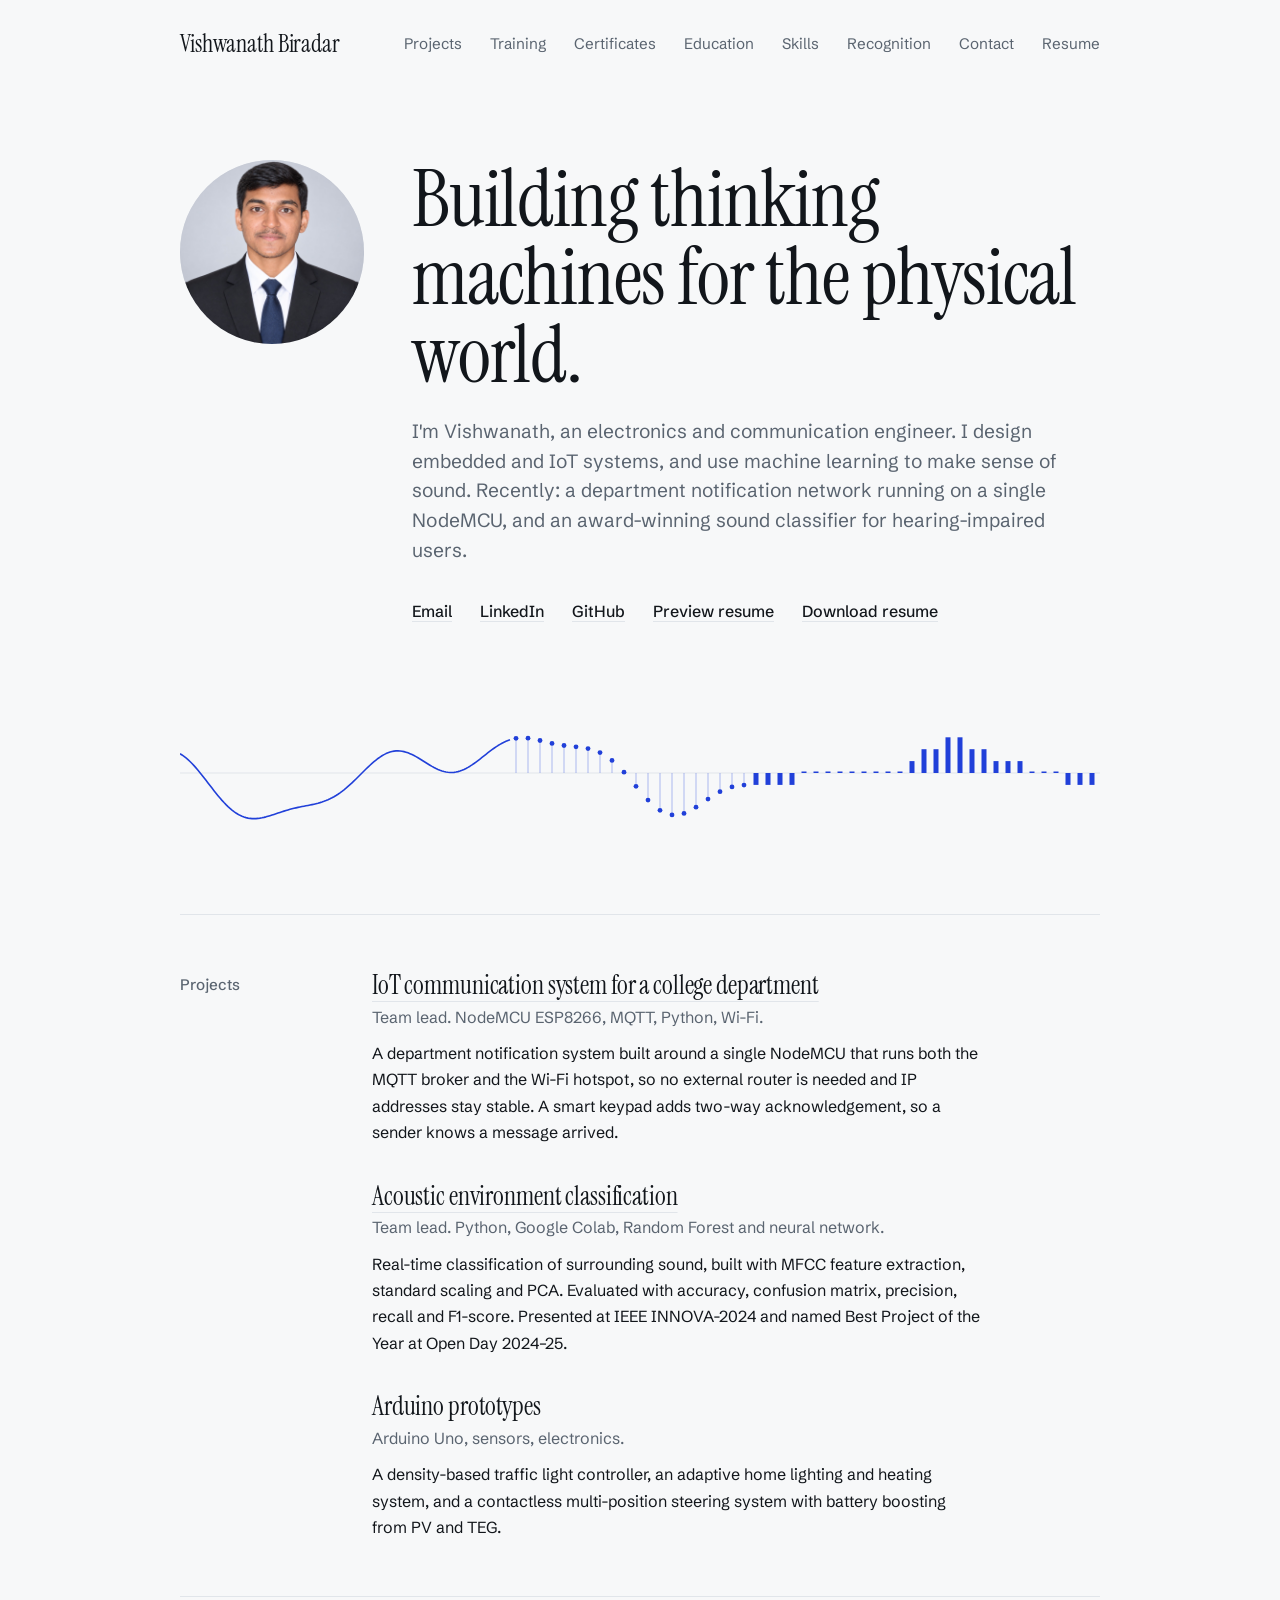
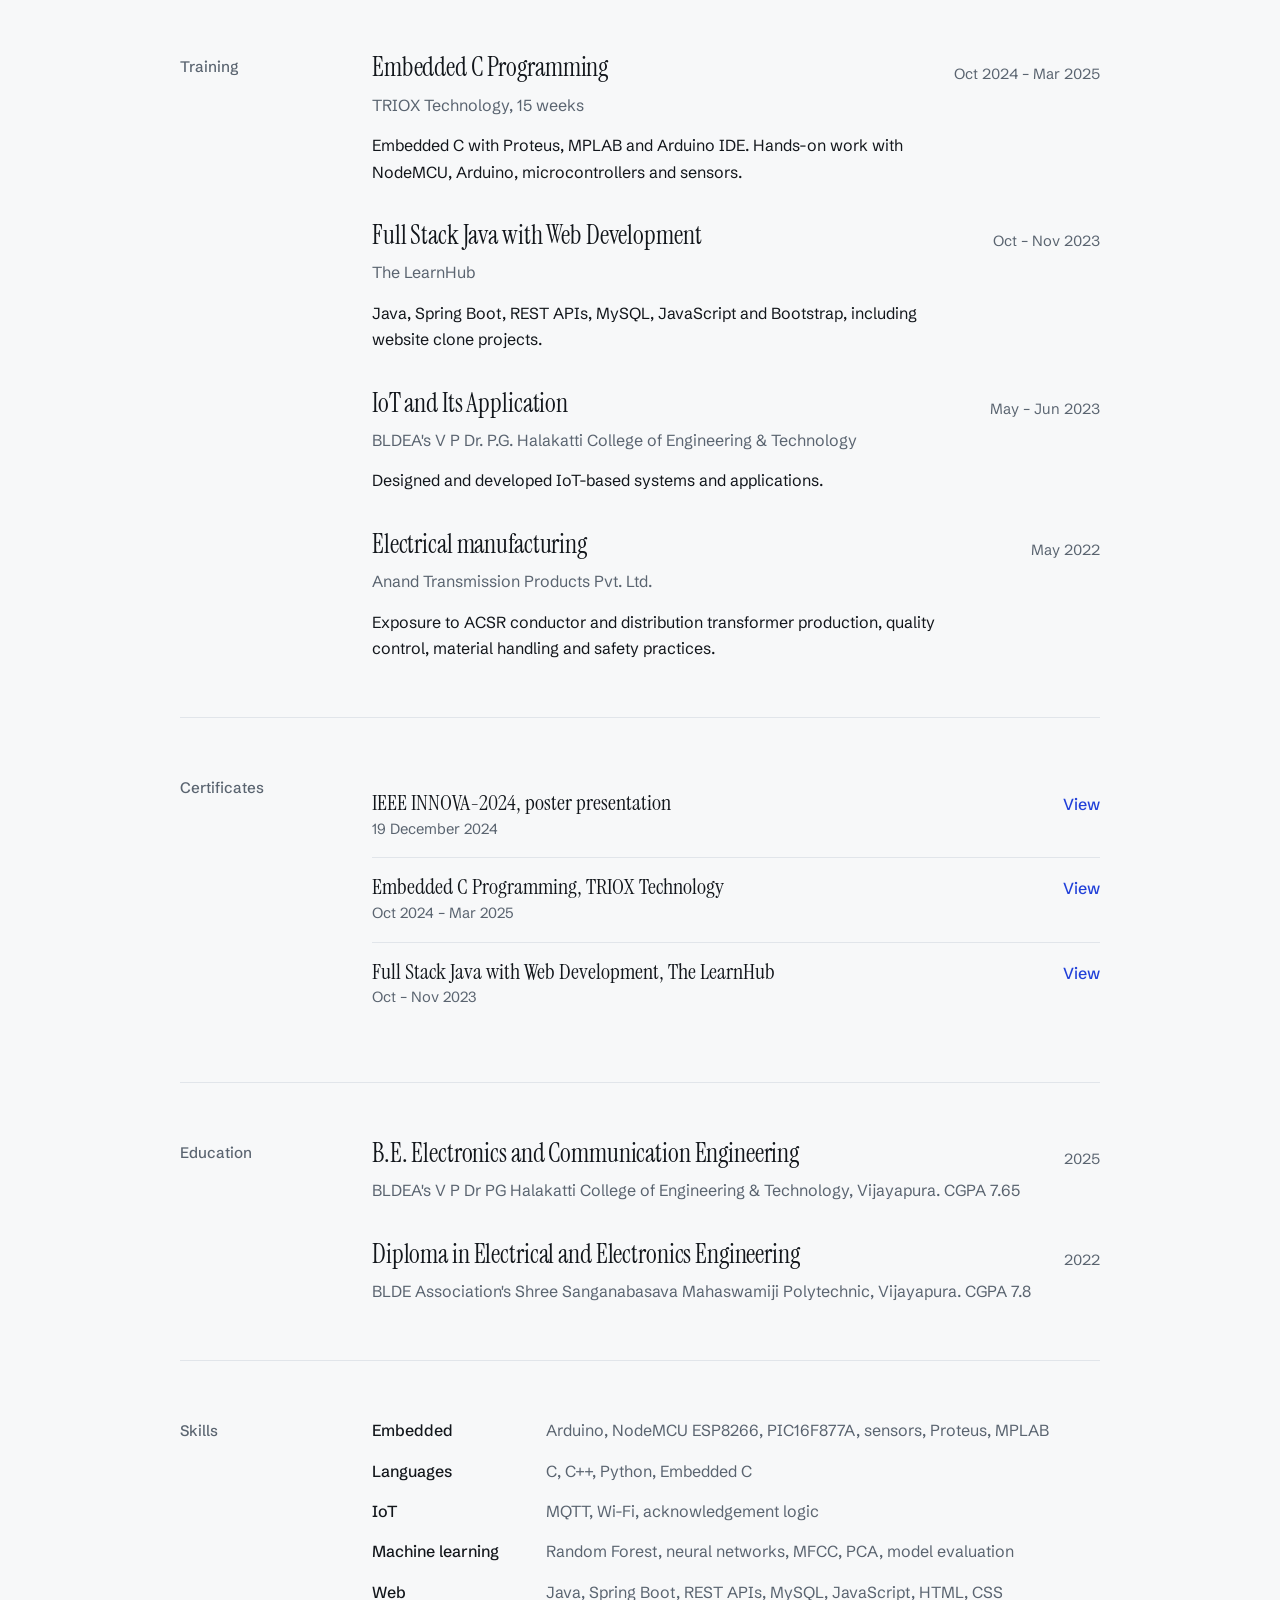
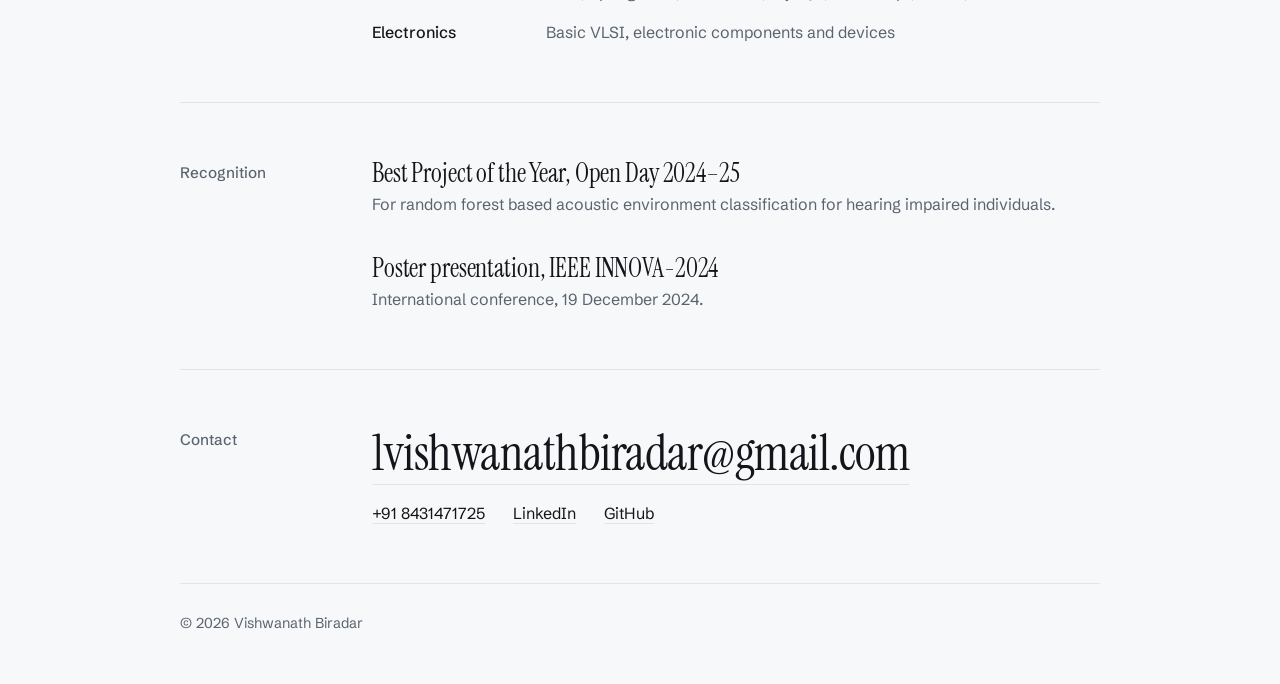
==== index.html @ 77f2cdcc "Fix Open Graph image meta tags Updated Open Graph meta tags for better image handling." ====
<!doctype html>
<html lang="en">
<head>
<meta charset="utf-8">
<meta name="viewport" content="width=device-width,initial-scale=1">
<meta name="description" content="Electronics and communication engineer building embedded and IoT systems, and using machine learning to make sense of sound.">
<meta name="author" content="Vishwanath Biradar">
<meta name="theme-color" content="#f7f8f9" media="(prefers-color-scheme: light)">
<meta name="theme-color" content="#0f1216" media="(prefers-color-scheme: dark)">
<link rel="canonical" href="https://vrbgh.github.io/">
<link rel="icon" href="assets/favicon.svg" type="image/svg+xml">

<!-- Link previews: LinkedIn, Facebook, WhatsApp, Slack, iMessage (Open Graph) -->
<meta property="og:type" content="website">
<meta property="og:site_name" content="Vishwanath Biradar"/>
<meta property="og:title" content="Vishwanath Biradar | Electronics &amp; Communication Engineer">
<meta property="og:description" content="Electronics and communication engineer building embedded and IoT systems, and using machine learning to make sense of sound.">
<meta property="og:url" content="https://vrbgh.github.io/">
<meta property="og:image" content="https://vrbgh.github.io/vb/assets/ogimage1.png">
<meta property="og:image:type" content="image/png">
<meta property="og:image:width" content="1200">
<meta property="og:image:height" content="630">
<meta property="og:image:alt" content="Vishwanath Biradar: I build small devices that talk, listen and decide.">
<!-- X / Twitter -->
<meta name="twitter:card" content="summary_large_image">
<meta name="twitter:title" content="Vishwanath Biradar | Electronics &amp; Communication Engineer">
<meta name="twitter:description" content="Electronics and communication engineer building embedded and IoT systems, and using machine learning to make sense of sound.">
<meta name="twitter:image" content="https://vrbgh.github.io/assets/og-image.png">
<meta name="twitter:image:alt" content="Vishwanath Biradar: I build small devices that talk, listen and decide.">
<script type="application/ld+json">{"@context":"https://schema.org","@type":"Person","name":"Vishwanath Biradar","url":"https://vrbgh.github.io/","jobTitle":"Electronics and Communication Engineer","sameAs":["https://github.com/vrbgh","https://www.linkedin.com/in/vrbl/"]}</script>
<title>Vishwanath Biradar | Electronics &amp; Communication Engineer</title>
<link rel="preconnect" href="https://fonts.googleapis.com">
<link rel="preconnect" href="https://fonts.gstatic.com" crossorigin>
<link href="https://fonts.googleapis.com/css2?family=Instrument+Serif:ital@0;1&family=Schibsted+Grotesk:wght@400;500;600&display=swap" rel="stylesheet">
<link rel="stylesheet" href="css/style.css">
</head>
<body>
<div class="wrap">

<header class="bar">
  <strong>Vishwanath Biradar</strong>
  <nav aria-label="Primary">
    <a href="#projects">Projects</a>
    <a href="#training">Training</a>
    <a href="#certificates">Certificates</a>
    <a href="#education">Education</a>
    <a href="#skills">Skills</a>
    <a href="#recognition">Recognition</a>
    <a href="#contact">Contact</a>
    <a class="keep" href="#resume">Resume</a>
  </nav>
</header>

<main>
<div class="hero" id="top">
  <div>
    <h1>Building thinking machines for the physical world.</h1>
    <p>I'm Vishwanath, an electronics and communication engineer. I design embedded and IoT systems, and use machine learning to make sense of sound. Recently: a department notification network running on a single NodeMCU, and an award-winning sound classifier for hearing-impaired users.</p>
    <div class="links">
      <a href="mailto:1vishwanathbiradar@gmail.com">Email</a>
      <a href="https://www.linkedin.com/in/vrbl/" target="_blank" rel="noopener">LinkedIn</a>
      <a href="https://github.com/vrbgh" target="_blank" rel="noopener">GitHub</a>
      <a href="#resume">Preview resume</a>
      <a href="assets/docs/Vishwanath_Biradar_Resume.pdf" download="Vishwanath_Biradar_Resume.pdf">Download resume</a>
    </div>
  </div>
  <img class="me" src="assets/images/profile.jpg" alt="Portrait of Vishwanath Biradar" width="152" height="152">
</div>

<canvas class="sig" id="sig" aria-hidden="true"></canvas>

<section id="projects">
  <h2>Projects</h2>
  <div class="stack">
    <article>
      <h3><a href="https://github.com/vrbgh/mqttbcs" target="_blank" rel="noopener">IoT communication system for a college department</a></h3>
      <p class="sub">Team lead. NodeMCU ESP8266, MQTT, Python, Wi-Fi.</p>
      <p>A department notification system built around a single NodeMCU that runs both the MQTT broker and the Wi-Fi hotspot, so no external router is needed and IP addresses stay stable. A smart keypad adds two-way acknowledgement, so a sender knows a message arrived.</p>
    </article>
    <article>
      <h3><a href="https://github.com/vrbgh/dcaerfnn" target="_blank" rel="noopener">Acoustic environment classification</a></h3>
      <p class="sub">Team lead. Python, Google Colab, Random Forest and neural network.</p>
      <p>Real-time classification of surrounding sound, built with MFCC feature extraction, standard scaling and PCA. Evaluated with accuracy, confusion matrix, precision, recall and F1-score. Presented at IEEE INNOVA-2024 and named Best Project of the Year at Open Day 2024–25.</p>
    </article>
    <article>
      <h3>Arduino prototypes</h3>
      <p class="sub">Arduino Uno, sensors, electronics.</p>
      <p>A density-based traffic light controller, an adaptive home lighting and heating system, and a contactless multi-position steering system with battery boosting from PV and TEG.</p>
    </article>
  </div>
</section>

<section id="training">
  <h2>Training</h2>
  <div class="stack">
    <div class="entry">
      <h3>Embedded C Programming</h3><span class="date">Oct 2024 – Mar 2025</span>
      <p class="sub">TRIOX Technology, 15 weeks</p>
      <p>Embedded C with Proteus, MPLAB and Arduino IDE. Hands-on work with NodeMCU, Arduino, microcontrollers and sensors.</p>
    </div>
    <div class="entry">
      <h3>Full Stack Java with Web Development</h3><span class="date">Oct – Nov 2023</span>
      <p class="sub">The LearnHub</p>
      <p>Java, Spring Boot, REST APIs, MySQL, JavaScript and Bootstrap, including website clone projects.</p>
    </div>
    <div class="entry">
      <h3>IoT and Its Application</h3><span class="date">May – Jun 2023</span>
      <p class="sub">BLDEA's V P Dr. P.G. Halakatti College of Engineering &amp; Technology</p>
      <p>Designed and developed IoT-based systems and applications.</p>
    </div>
    <div class="entry">
      <h3>Electrical manufacturing</h3><span class="date">May 2022</span>
      <p class="sub">Anand Transmission Products Pvt. Ltd.</p>
      <p>Exposure to ACSR conductor and distribution transformer production, quality control, material handling and safety practices.</p>
    </div>
  </div>
</section>

<section id="certificates">
  <h2>Certificates</h2>
  <div class="certs">
    <figure id="c1"><a class="row" href="#c1"><span><b>IEEE INNOVA-2024, poster presentation</b><span>19 December 2024</span></span><span class="v">View</span></a><img src="assets/images/cert-ieee-innova-2024.jpg" alt="IEEE INNOVA-2024 poster presentation certificate"><figcaption>IEEE INNOVA-2024, poster presentation, 19 December 2024</figcaption><a class="x" href="#certificates">Close</a></figure>
    <figure id="c2"><a class="row" href="#c2"><span><b>Embedded C Programming, TRIOX Technology</b><span>Oct 2024 – Mar 2025</span></span><span class="v">View</span></a><img src="assets/images/cert-triox-embedded-c.jpg" alt="TRIOX Technology Embedded C Programming certificate"><figcaption>Embedded C Programming, TRIOX Technology, Oct 2024 – Mar 2025</figcaption><a class="x" href="#certificates">Close</a></figure>
    <figure id="c3"><a class="row" href="#c3"><span><b>Full Stack Java with Web Development, The LearnHub</b><span>Oct – Nov 2023</span></span><span class="v">View</span></a><img src="assets/images/cert-learnhub-java.jpg" alt="The LearnHub Full Stack Java certificate"><figcaption>Full Stack Java with Web Development, The LearnHub, Oct – Nov 2023</figcaption><a class="x" href="#certificates">Close</a></figure>
  </div>
</section>

<section id="education">
  <h2>Education</h2>
  <div class="stack">
    <div class="entry">
      <h3>B.E. Electronics and Communication Engineering</h3><span class="date">2025</span>
      <p class="sub">BLDEA's V P Dr PG Halakatti College of Engineering &amp; Technology, Vijayapura. CGPA 7.65</p>
    </div>
    <div class="entry">
      <h3>Diploma in Electrical and Electronics Engineering</h3><span class="date">2022</span>
      <p class="sub">BLDE Association's Shree Sanganabasava Mahaswamiji Polytechnic, Vijayapura. CGPA 7.8</p>
    </div>
  </div>
</section>

<section id="skills">
  <h2>Skills</h2>
  <dl>
    <dt>Embedded</dt><dd>Arduino, NodeMCU ESP8266, PIC16F877A, sensors, Proteus, MPLAB</dd>
    <dt>Languages</dt><dd>C, C++, Python, Embedded C</dd>
    <dt>IoT</dt><dd>MQTT, Wi-Fi, acknowledgement logic</dd>
    <dt>Machine learning</dt><dd>Random Forest, neural networks, MFCC, PCA, model evaluation</dd>
    <dt>Web</dt><dd>Java, Spring Boot, REST APIs, MySQL, JavaScript, HTML, CSS</dd>
    <dt>Electronics</dt><dd>Basic VLSI, electronic components and devices</dd>
  </dl>
</section>

<section id="recognition">
  <h2>Recognition</h2>
  <div class="stack">
    <div><h3>Best Project of the Year, Open Day 2024–25</h3><p class="sub">For random forest based acoustic environment classification for hearing impaired individuals.</p></div>
    <div><h3>Poster presentation, IEEE INNOVA-2024</h3><p class="sub">International conference, 19 December 2024.</p></div>
  </div>
</section>

<section id="contact" class="contact">
  <h2>Contact</h2>
  <div>
    <a class="big" href="mailto:1vishwanathbiradar@gmail.com">1vishwanathbiradar@gmail.com</a>
    <ul>
      <li><a href="tel:+918431471725">+91 8431471725</a></li>
      <li><a href="https://www.linkedin.com/in/vrbl/" target="_blank" rel="noopener">LinkedIn</a></li>
      <li><a href="https://github.com/vrbgh" target="_blank" rel="noopener">GitHub</a></li>
    </ul>
  </div>
</section>
</main>

<footer>© 2026 Vishwanath Biradar</footer>
</div>
<div class="rv" id="resume" role="dialog" aria-label="Resume preview">
  <div class="head"><span>Resume</span><div><a href="assets/docs/Vishwanath_Biradar_Resume.pdf" download="Vishwanath_Biradar_Resume.pdf">Download</a><a href="#top">Close</a></div></div>
  <div class="pages"><img src="assets/images/resume-page-1.png" alt="Resume page 1"><img src="assets/images/resume-page-2.png" alt="Resume page 2"><img src="assets/images/resume-page-3.png" alt="Resume page 3"></div>
</div>
<script src="js/main.js" defer></script>
</body>
</html>
---- css/style.css ----
:root{--bg:#f7f8f9;--ink:#12161b;--mute:#5a6470;--line:#e1e5ea;--accent:#2140d9}
@media (prefers-color-scheme:dark){:root:not([data-theme="light"]){--bg:#0f1216;--ink:#eef1f4;--mute:#98a2ae;--line:#232a32;--accent:#8ea2ff}}
:root[data-theme="dark"]{--bg:#0f1216;--ink:#eef1f4;--mute:#98a2ae;--line:#232a32;--accent:#8ea2ff}
*{box-sizing:border-box}
:root{--serif:"Instrument Serif","Iowan Old Style",Georgia,serif}
html{scroll-behavior:smooth;scroll-padding-top:24px}
body{margin:0;background:var(--bg);color:var(--ink);font:400 1rem/1.65 "Schibsted Grotesk",system-ui,-apple-system,"Segoe UI",sans-serif;-webkit-font-smoothing:antialiased}
a{color:inherit;text-decoration-color:var(--line);text-decoration-thickness:1px;text-underline-offset:.28em;transition:text-decoration-color .15s,color .15s}
a:hover{color:var(--accent);text-decoration-color:currentColor}
a:focus-visible{outline:2px solid var(--accent);outline-offset:3px;border-radius:2px}
.wrap{width:min(920px,100% - 48px);margin-inline:auto}

.bar{display:flex;justify-content:space-between;align-items:center;padding:24px 0;font-size:.95rem}
.bar strong{font-family:var(--serif);font-weight:400;font-size:1.5rem;letter-spacing:-.005em}
.bar nav{display:flex;gap:28px}
.bar nav a{text-decoration:none;color:var(--mute)}
.bar nav a:hover{color:var(--ink)}

.hero{padding:72px 0 56px;display:grid;grid-template-columns:auto 1fr;gap:48px;align-items:start}
.hero h1{margin:0 0 22px;font-family:var(--serif);font-weight:400;font-size:clamp(2.9rem,7.4vw,5rem);line-height:.98;letter-spacing:-.015em}
.hero p{margin:0;max-width:34em;font-size:1.2rem;line-height:1.55;color:var(--mute)}
.links{display:flex;flex-wrap:wrap;gap:8px 28px;margin-top:32px}
.links a{font-weight:500}
.me{order:-1;width:184px;height:184px;border-radius:50%;object-fit:cover;object-position:center top;background:var(--line)}

@media (prefers-reduced-motion:reduce){html{scroll-behavior:auto}}
.sig{display:block;width:100%;height:clamp(130px,18vw,170px);margin:8px 0 56px;touch-action:pan-y}
section{display:grid;grid-template-columns:168px 1fr;gap:24px;padding:56px 0;border-top:1px solid var(--line)}
h2{margin:0;font-size:.95rem;font-weight:500;color:var(--mute);line-height:1.9}
.stack>*+*{margin-top:36px}
h3{margin:0;font-family:var(--serif);font-size:1.6rem;font-weight:400;letter-spacing:-.005em;line-height:1.2}
.sub{margin:2px 0 0;color:var(--mute)}
.stack p:not(.sub){margin:10px 0 0;max-width:38em}
.entry{display:grid;grid-template-columns:1fr auto;gap:4px 24px}
.date{color:var(--mute);font-size:.92rem;font-variant-numeric:tabular-nums;white-space:nowrap;padding-top:.55em}
.entry>.sub,.entry>p{grid-column:1}
dl{margin:0;display:grid;grid-template-columns:150px 1fr;gap:14px 24px}
dt{font-weight:500}
dd{margin:0;color:var(--mute)}
.contact a.big{font-family:var(--serif);font-size:clamp(1.9rem,5.4vw,3.1rem);font-weight:400;letter-spacing:-.01em;line-height:1.1}
.contact ul{list-style:none;margin:20px 0 0;padding:0;display:flex;flex-wrap:wrap;gap:6px 28px}

.certs{display:grid}
.certs figure{margin:0;border-top:1px solid var(--line)}
.certs figure:first-child{border-top:0}
.certs a.row{display:flex;justify-content:space-between;align-items:baseline;gap:24px;padding:16px 0;text-decoration:none}
.certs a.row b{display:block;font-family:var(--serif);font-weight:400;font-size:1.4rem;line-height:1.2}
.certs a.row span span{display:block;color:var(--mute);font-size:.92rem}
.certs a.row .v{color:var(--accent);font-weight:500;white-space:nowrap}
.certs a.row:hover b{color:var(--accent)}
.certs img,.certs figcaption,.certs .x{display:none}
.certs figure:target{position:fixed;inset:0;z-index:20;display:flex;flex-direction:column;align-items:center;justify-content:center;gap:14px;padding:64px 24px 24px;background:var(--bg);overflow:auto;border:0}
.certs figure:target a.row{display:none}
.certs figure:target img{display:block;max-width:100%;max-height:78vh;width:auto;height:auto;border:1px solid var(--line);background:#fff}
.certs figure:target figcaption{display:block;color:var(--mute);font-size:.92rem;text-align:center}
.certs figure:target .x{display:block;position:fixed;top:20px;right:24px;font-weight:500}
.rv{display:none}
.rv:target{display:block;position:fixed;inset:0;z-index:30;background:var(--bg);overflow:auto}
.rv .head{position:sticky;top:0;z-index:1;display:flex;justify-content:space-between;align-items:center;gap:16px;padding:14px 24px;background:var(--bg);border-bottom:1px solid var(--line);font-weight:500}
.rv .head div{display:flex;gap:24px}
.rv .pages{display:grid;gap:16px;justify-items:center;padding:24px}
.rv img{display:block;width:min(720px,100%);height:auto;background:#fff;border:1px solid var(--line)}
footer{border-top:1px solid var(--line);padding:28px 0 48px;color:var(--mute);font-size:.9rem}

@media (max-width:720px){
  .bar nav a:not(.keep){display:none}
  .hero{grid-template-columns:1fr;padding-top:40px}
  .me{order:-1;width:112px;height:112px}
  section{grid-template-columns:1fr;gap:16px;padding:44px 0}
  .entry{grid-template-columns:1fr}
  .date{order:-1;padding:0}
  dl{grid-template-columns:1fr;gap:2px}
  dd{margin-bottom:14px}
}
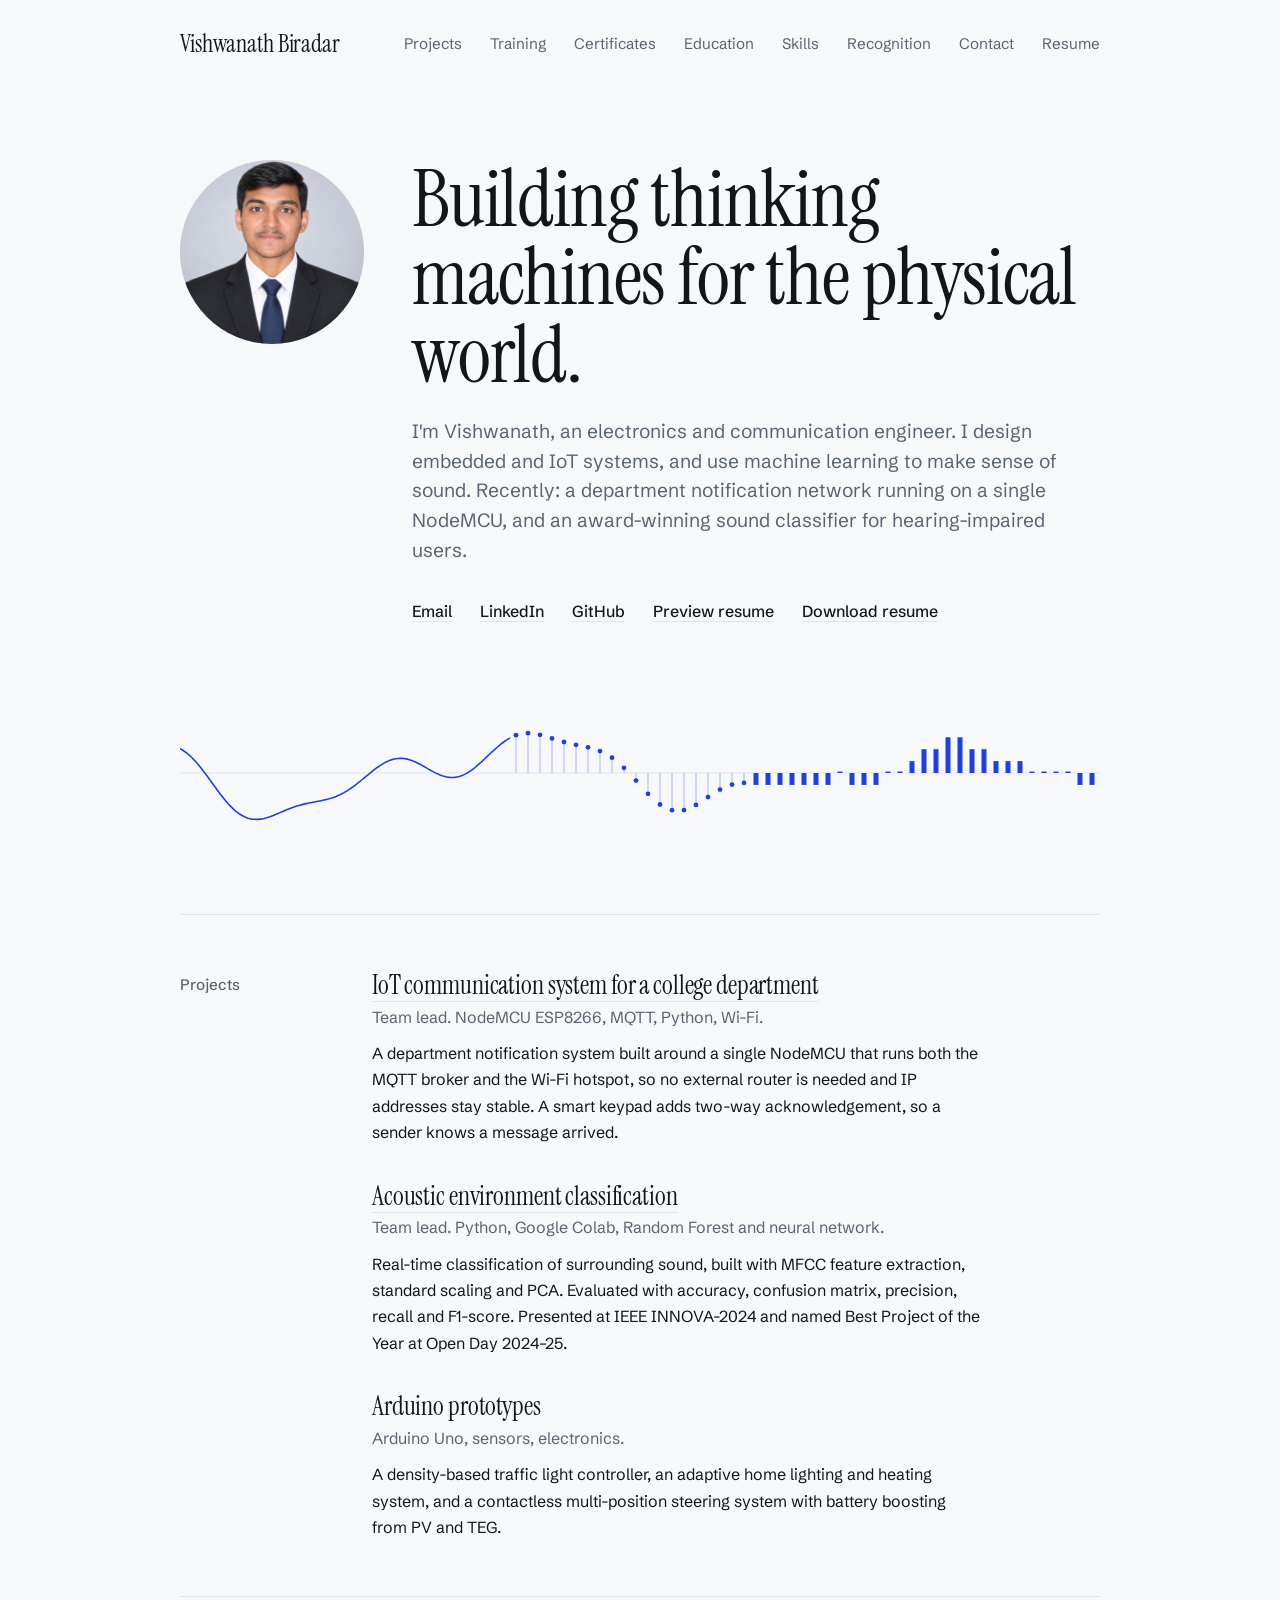
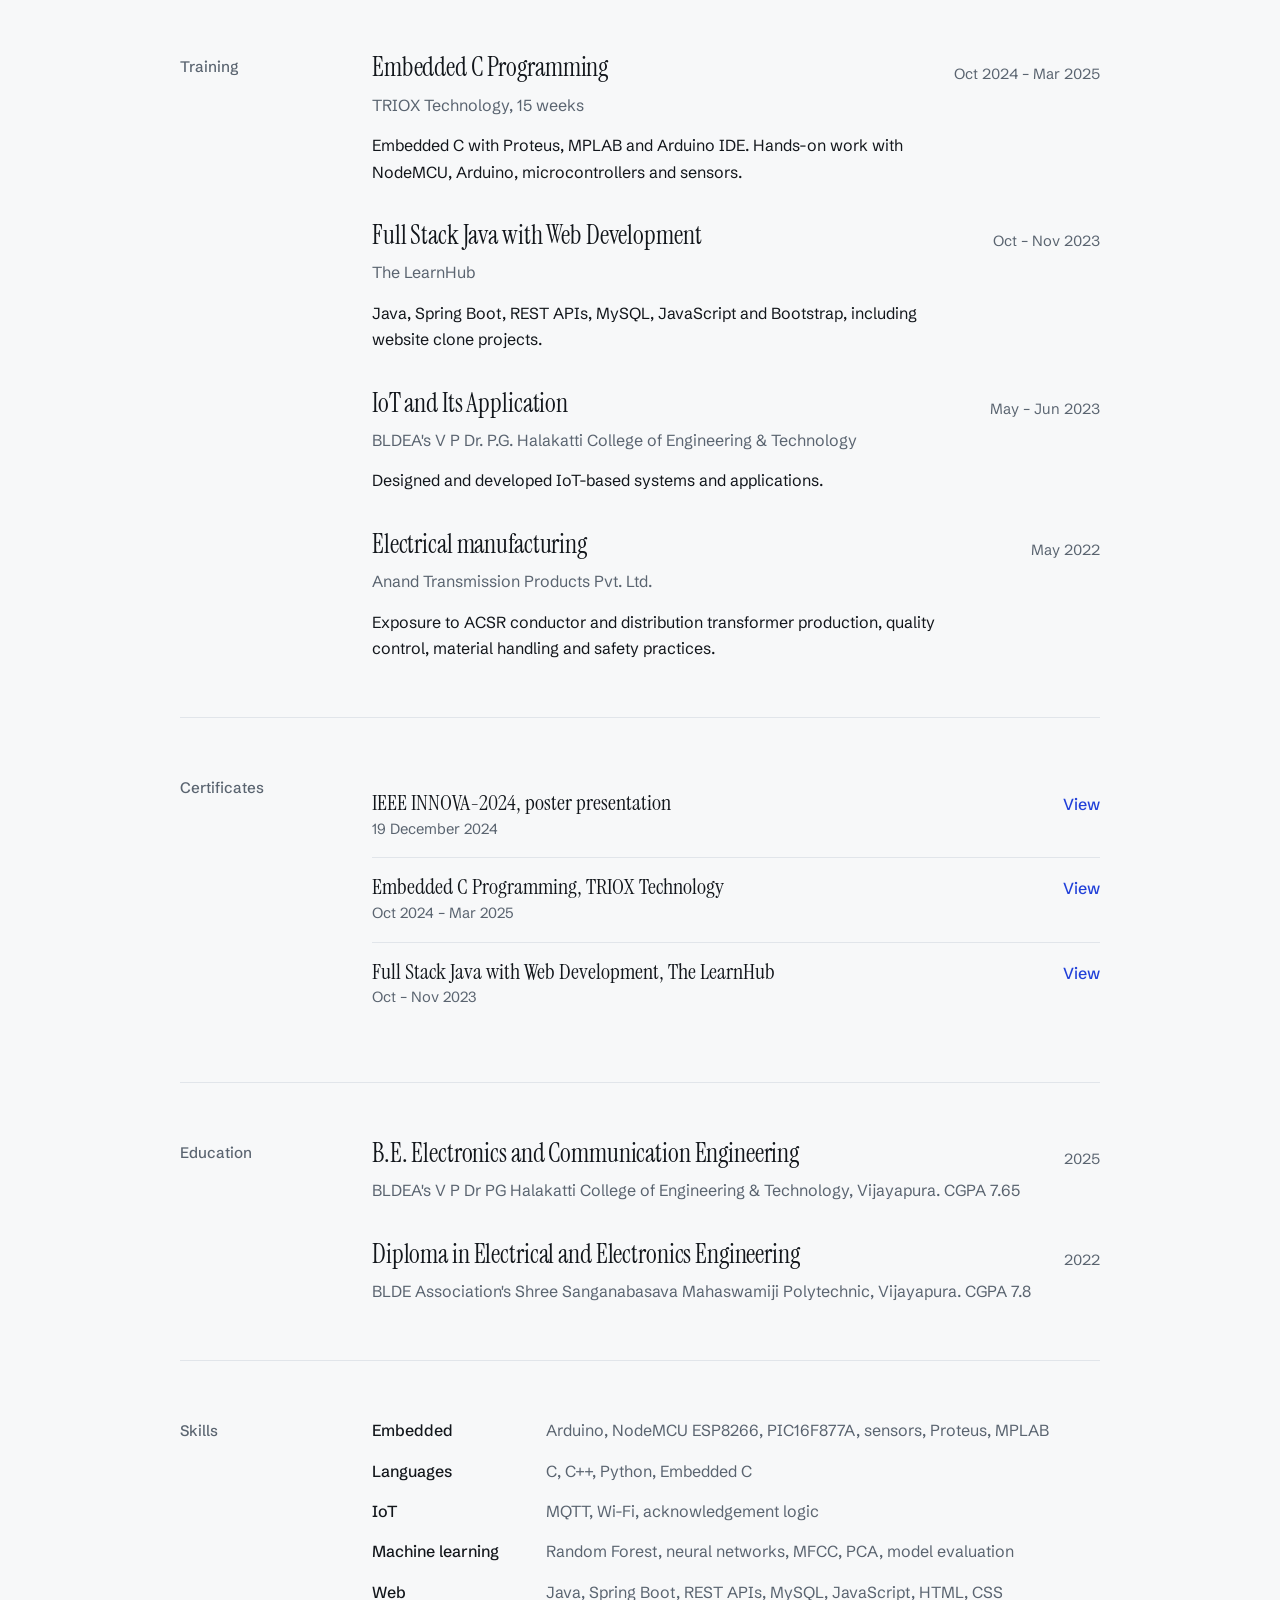
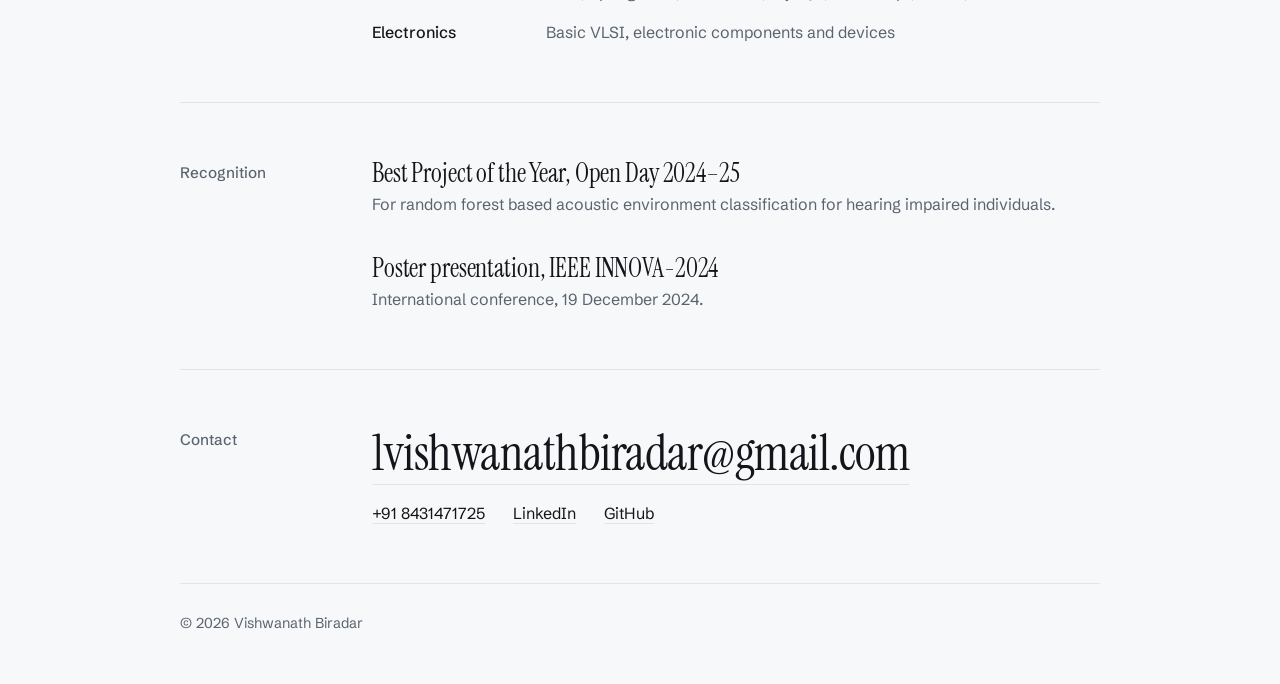
==== commit 9f1b7247: "Add files via upload" ====
--- a/index.html
+++ b/index.html
@@ -3,42 +3,18 @@
 <head>
 <meta charset="utf-8">
 <meta name="viewport" content="width=device-width,initial-scale=1">
-<meta name="description" content="Electronics and communication engineer building embedded and IoT systems, and using machine learning to make sense of sound.">
-<meta name="author" content="Vishwanath Biradar">
-<meta name="theme-color" content="#f7f8f9" media="(prefers-color-scheme: light)">
-<meta name="theme-color" content="#0f1216" media="(prefers-color-scheme: dark)">
-<link rel="canonical" href="https://vrbgh.github.io/">
-<link rel="icon" href="assets/favicon.svg" type="image/svg+xml">
-
-<!-- Link previews: LinkedIn, Facebook, WhatsApp, Slack, iMessage (Open Graph) -->
-<meta property="og:type" content="website">
-<meta property="og:site_name" content="Vishwanath Biradar"/>
-<meta property="og:title" content="Vishwanath Biradar | Electronics &amp; Communication Engineer">
-<meta property="og:description" content="Electronics and communication engineer building embedded and IoT systems, and using machine learning to make sense of sound.">
-<meta property="og:url" content="https://vrbgh.github.io/">
-<meta property="og:image" content="https://vrbgh.github.io/vb/assets/ogimage1.png">
-<meta property="og:image:type" content="image/png">
-<meta property="og:image:width" content="1200">
-<meta property="og:image:height" content="630">
-<meta property="og:image:alt" content="Vishwanath Biradar: I build small devices that talk, listen and decide.">
-<!-- X / Twitter -->
-<meta name="twitter:card" content="summary_large_image">
-<meta name="twitter:title" content="Vishwanath Biradar | Electronics &amp; Communication Engineer">
-<meta name="twitter:description" content="Electronics and communication engineer building embedded and IoT systems, and using machine learning to make sense of sound.">
-<meta name="twitter:image" content="https://vrbgh.github.io/assets/og-image.png">
-<meta name="twitter:image:alt" content="Vishwanath Biradar: I build small devices that talk, listen and decide.">
-<script type="application/ld+json">{"@context":"https://schema.org","@type":"Person","name":"Vishwanath Biradar","url":"https://vrbgh.github.io/","jobTitle":"Electronics and Communication Engineer","sameAs":["https://github.com/vrbgh","https://www.linkedin.com/in/vrbl/"]}</script>
-<title>Vishwanath Biradar | Electronics &amp; Communication Engineer</title>
+<!-- seo -->
 <link rel="preconnect" href="https://fonts.googleapis.com">
 <link rel="preconnect" href="https://fonts.gstatic.com" crossorigin>
 <link href="https://fonts.googleapis.com/css2?family=Instrument+Serif:ital@0;1&family=Schibsted+Grotesk:wght@400;500;600&display=swap" rel="stylesheet">
 <link rel="stylesheet" href="css/style.css">
+<noscript><style>.wrap{opacity:1}</style></noscript>
 </head>
 <body>
 <div class="wrap">
 
 <header class="bar">
-  <strong>Vishwanath Biradar</strong>
+  <strong data-f="name"></strong>
   <nav aria-label="Primary">
     <a href="#projects">Projects</a>
     <a href="#training">Training</a>
@@ -52,132 +28,77 @@
 </header>
 
 <main>
+<noscript><p class="err">This portfolio loads its content with JavaScript. You can still <a href="assets/docs/Vishwanath_Biradar_Resume.pdf">download the resume</a>.</p></noscript>
+
 <div class="hero" id="top">
   <div>
-    <h1>Building thinking machines for the physical world.</h1>
-    <p>I'm Vishwanath, an electronics and communication engineer. I design embedded and IoT systems, and use machine learning to make sense of sound. Recently: a department notification network running on a single NodeMCU, and an award-winning sound classifier for hearing-impaired users.</p>
-    <div class="links">
-      <a href="mailto:1vishwanathbiradar@gmail.com">Email</a>
-      <a href="https://www.linkedin.com/in/vrbl/" target="_blank" rel="noopener">LinkedIn</a>
-      <a href="https://github.com/vrbgh" target="_blank" rel="noopener">GitHub</a>
-      <a href="#resume">Preview resume</a>
-      <a href="assets/docs/Vishwanath_Biradar_Resume.pdf" download="Vishwanath_Biradar_Resume.pdf">Download resume</a>
-    </div>
+    <h1 data-f="headline"></h1>
+    <p data-f="intro"></p>
+    <div class="links" data-list="heroLinks" data-tpl="t-link"></div>
   </div>
-  <img class="me" src="assets/images/profile.jpg" alt="Portrait of Vishwanath Biradar" width="152" height="152">
+  <img class="me" data-src="photo.src" data-alt="photo.alt" alt="" width="152" height="152">
 </div>
 
 <canvas class="sig" id="sig" aria-hidden="true"></canvas>
 
 <section id="projects">
   <h2>Projects</h2>
-  <div class="stack">
-    <article>
-      <h3><a href="https://github.com/vrbgh/mqttbcs" target="_blank" rel="noopener">IoT communication system for a college department</a></h3>
-      <p class="sub">Team lead. NodeMCU ESP8266, MQTT, Python, Wi-Fi.</p>
-      <p>A department notification system built around a single NodeMCU that runs both the MQTT broker and the Wi-Fi hotspot, so no external router is needed and IP addresses stay stable. A smart keypad adds two-way acknowledgement, so a sender knows a message arrived.</p>
-    </article>
-    <article>
-      <h3><a href="https://github.com/vrbgh/dcaerfnn" target="_blank" rel="noopener">Acoustic environment classification</a></h3>
-      <p class="sub">Team lead. Python, Google Colab, Random Forest and neural network.</p>
-      <p>Real-time classification of surrounding sound, built with MFCC feature extraction, standard scaling and PCA. Evaluated with accuracy, confusion matrix, precision, recall and F1-score. Presented at IEEE INNOVA-2024 and named Best Project of the Year at Open Day 2024–25.</p>
-    </article>
-    <article>
-      <h3>Arduino prototypes</h3>
-      <p class="sub">Arduino Uno, sensors, electronics.</p>
-      <p>A density-based traffic light controller, an adaptive home lighting and heating system, and a contactless multi-position steering system with battery boosting from PV and TEG.</p>
-    </article>
-  </div>
+  <div class="stack" data-list="projects" data-tpl="t-project"></div>
 </section>
 
 <section id="training">
   <h2>Training</h2>
-  <div class="stack">
-    <div class="entry">
-      <h3>Embedded C Programming</h3><span class="date">Oct 2024 – Mar 2025</span>
-      <p class="sub">TRIOX Technology, 15 weeks</p>
-      <p>Embedded C with Proteus, MPLAB and Arduino IDE. Hands-on work with NodeMCU, Arduino, microcontrollers and sensors.</p>
-    </div>
-    <div class="entry">
-      <h3>Full Stack Java with Web Development</h3><span class="date">Oct – Nov 2023</span>
-      <p class="sub">The LearnHub</p>
-      <p>Java, Spring Boot, REST APIs, MySQL, JavaScript and Bootstrap, including website clone projects.</p>
-    </div>
-    <div class="entry">
-      <h3>IoT and Its Application</h3><span class="date">May – Jun 2023</span>
-      <p class="sub">BLDEA's V P Dr. P.G. Halakatti College of Engineering &amp; Technology</p>
-      <p>Designed and developed IoT-based systems and applications.</p>
-    </div>
-    <div class="entry">
-      <h3>Electrical manufacturing</h3><span class="date">May 2022</span>
-      <p class="sub">Anand Transmission Products Pvt. Ltd.</p>
-      <p>Exposure to ACSR conductor and distribution transformer production, quality control, material handling and safety practices.</p>
-    </div>
-  </div>
+  <div class="stack" data-list="training" data-tpl="t-entry"></div>
 </section>
 
 <section id="certificates">
   <h2>Certificates</h2>
-  <div class="certs">
-    <figure id="c1"><a class="row" href="#c1"><span><b>IEEE INNOVA-2024, poster presentation</b><span>19 December 2024</span></span><span class="v">View</span></a><img src="assets/images/cert-ieee-innova-2024.jpg" alt="IEEE INNOVA-2024 poster presentation certificate"><figcaption>IEEE INNOVA-2024, poster presentation, 19 December 2024</figcaption><a class="x" href="#certificates">Close</a></figure>
-    <figure id="c2"><a class="row" href="#c2"><span><b>Embedded C Programming, TRIOX Technology</b><span>Oct 2024 – Mar 2025</span></span><span class="v">View</span></a><img src="assets/images/cert-triox-embedded-c.jpg" alt="TRIOX Technology Embedded C Programming certificate"><figcaption>Embedded C Programming, TRIOX Technology, Oct 2024 – Mar 2025</figcaption><a class="x" href="#certificates">Close</a></figure>
-    <figure id="c3"><a class="row" href="#c3"><span><b>Full Stack Java with Web Development, The LearnHub</b><span>Oct – Nov 2023</span></span><span class="v">View</span></a><img src="assets/images/cert-learnhub-java.jpg" alt="The LearnHub Full Stack Java certificate"><figcaption>Full Stack Java with Web Development, The LearnHub, Oct – Nov 2023</figcaption><a class="x" href="#certificates">Close</a></figure>
-  </div>
+  <div class="certs" data-list="certificates" data-tpl="t-cert"></div>
 </section>
 
 <section id="education">
   <h2>Education</h2>
-  <div class="stack">
-    <div class="entry">
-      <h3>B.E. Electronics and Communication Engineering</h3><span class="date">2025</span>
-      <p class="sub">BLDEA's V P Dr PG Halakatti College of Engineering &amp; Technology, Vijayapura. CGPA 7.65</p>
-    </div>
-    <div class="entry">
-      <h3>Diploma in Electrical and Electronics Engineering</h3><span class="date">2022</span>
-      <p class="sub">BLDE Association's Shree Sanganabasava Mahaswamiji Polytechnic, Vijayapura. CGPA 7.8</p>
-    </div>
-  </div>
+  <div class="stack" data-list="education" data-tpl="t-entry"></div>
 </section>
 
 <section id="skills">
   <h2>Skills</h2>
-  <dl>
-    <dt>Embedded</dt><dd>Arduino, NodeMCU ESP8266, PIC16F877A, sensors, Proteus, MPLAB</dd>
-    <dt>Languages</dt><dd>C, C++, Python, Embedded C</dd>
-    <dt>IoT</dt><dd>MQTT, Wi-Fi, acknowledgement logic</dd>
-    <dt>Machine learning</dt><dd>Random Forest, neural networks, MFCC, PCA, model evaluation</dd>
-    <dt>Web</dt><dd>Java, Spring Boot, REST APIs, MySQL, JavaScript, HTML, CSS</dd>
-    <dt>Electronics</dt><dd>Basic VLSI, electronic components and devices</dd>
-  </dl>
+  <dl data-list="skills" data-tpl="t-skill"></dl>
 </section>
 
 <section id="recognition">
   <h2>Recognition</h2>
-  <div class="stack">
-    <div><h3>Best Project of the Year, Open Day 2024–25</h3><p class="sub">For random forest based acoustic environment classification for hearing impaired individuals.</p></div>
-    <div><h3>Poster presentation, IEEE INNOVA-2024</h3><p class="sub">International conference, 19 December 2024.</p></div>
-  </div>
+  <div class="stack" data-list="recognition" data-tpl="t-recognition"></div>
 </section>
 
 <section id="contact" class="contact">
   <h2>Contact</h2>
   <div>
-    <a class="big" href="mailto:1vishwanathbiradar@gmail.com">1vishwanathbiradar@gmail.com</a>
-    <ul>
-      <li><a href="tel:+918431471725">+91 8431471725</a></li>
-      <li><a href="https://www.linkedin.com/in/vrbl/" target="_blank" rel="noopener">LinkedIn</a></li>
-      <li><a href="https://github.com/vrbgh" target="_blank" rel="noopener">GitHub</a></li>
-    </ul>
+    <a class="big" data-href="emailHref" data-f="email"></a>
+    <ul data-list="contactLinks" data-tpl="t-li"></ul>
   </div>
 </section>
 </main>
 
-<footer>© 2026 Vishwanath Biradar</footer>
+<footer data-f="footer"></footer>
 </div>
+
 <div class="rv" id="resume" role="dialog" aria-label="Resume preview">
-  <div class="head"><span>Resume</span><div><a href="assets/docs/Vishwanath_Biradar_Resume.pdf" download="Vishwanath_Biradar_Resume.pdf">Download</a><a href="#top">Close</a></div></div>
-  <div class="pages"><img src="assets/images/resume-page-1.png" alt="Resume page 1"><img src="assets/images/resume-page-2.png" alt="Resume page 2"><img src="assets/images/resume-page-3.png" alt="Resume page 3"></div>
+  <div class="head"><span>Resume</span><div><a data-href="resume.pdf" data-download="resume.filename">Download</a><a href="#top">Close</a></div></div>
+  <div class="pages" data-list="resumePages" data-tpl="t-page"></div>
 </div>
-<script src="js/main.js" defer></script>
+
+<!-- Markup for repeated items. Content is filled in from /data/*.json by js/render.js -->
+<template id="t-link"><a data-href="url" data-f="label" data-download="download" data-ext="ext"></a></template>
+<template id="t-li"><li><a data-href="url" data-f="label" data-ext="ext"></a></li></template>
+<template id="t-project"><article><h3><a data-href="url" data-f="title" target="_blank" rel="noopener"></a></h3><p class="sub" data-f="meta"></p><p data-f="description"></p></article></template>
+<template id="t-entry"><div class="entry"><h3 data-f="title"></h3><span class="date" data-f="date"></span><p class="sub" data-f="subtitle"></p><p data-f="description"></p></div></template>
+<template id="t-cert"><figure data-id="id"><a class="row" data-href="hash"><span><b data-f="title"></b><span data-f="date"></span></span><span class="v">View</span></a><img data-src="image" data-alt="alt"><figcaption data-f="caption"></figcaption><a class="x" href="#certificates">Close</a></figure></template>
+<template id="t-skill"><dt data-f="name"></dt><dd data-f="items"></dd></template>
+<template id="t-recognition"><div><h3 data-f="title"></h3><p class="sub" data-f="description"></p></div></template>
+<template id="t-page"><img data-src="src" data-alt="alt"></template>
+
+<script src="js/render.js" defer></script>
+<script src="js/signal.js" defer></script>
 </body>
 </html>
--- a/css/style.css
+++ b/css/style.css
@@ -10,7 +10,7 @@
 a:focus-visible{outline:2px solid var(--accent);outline-offset:3px;border-radius:2px}
 .wrap{width:min(920px,100% - 48px);margin-inline:auto}
 
-.bar{display:flex;justify-content:space-between;align-items:center;padding:24px 0;font-size:.95rem}
+.bar{gap:32px;display:flex;justify-content:space-between;align-items:center;padding:24px 0;font-size:.95rem}
 .bar strong{font-family:var(--serif);font-weight:400;font-size:1.5rem;letter-spacing:-.005em}
 .bar nav{display:flex;gap:28px}
 .bar nav a{text-decoration:none;color:var(--mute)}
@@ -63,7 +63,8 @@
 footer{border-top:1px solid var(--line);padding:28px 0 48px;color:var(--mute);font-size:.9rem}
 
 @media (max-width:720px){
-  .bar nav a:not(.keep){display:none}
+  .bar{flex-direction:column;align-items:flex-start;gap:12px;padding:16px 0}
+  .bar nav{display:flex;flex-wrap:wrap;gap:8px 16px;font-size:.88rem}
   .hero{grid-template-columns:1fr;padding-top:40px}
   .me{order:-1;width:112px;height:112px}
   section{grid-template-columns:1fr;gap:16px;padding:44px 0}
@@ -72,3 +73,9 @@
   dl{grid-template-columns:1fr;gap:2px}
   dd{margin-bottom:14px}
 }
+
+/* Content is loaded from /data/*.json by js/render.js, so fade in once it is ready */
+.wrap{opacity:0}
+.ready .wrap{opacity:1;transition:opacity .3s ease}
+@media (prefers-reduced-motion:reduce){.ready .wrap{transition:none}}
+.err{margin:0 0 32px;padding:14px 16px;border:1px solid var(--line);border-radius:6px;color:var(--mute);font-size:.95rem;line-height:1.5}
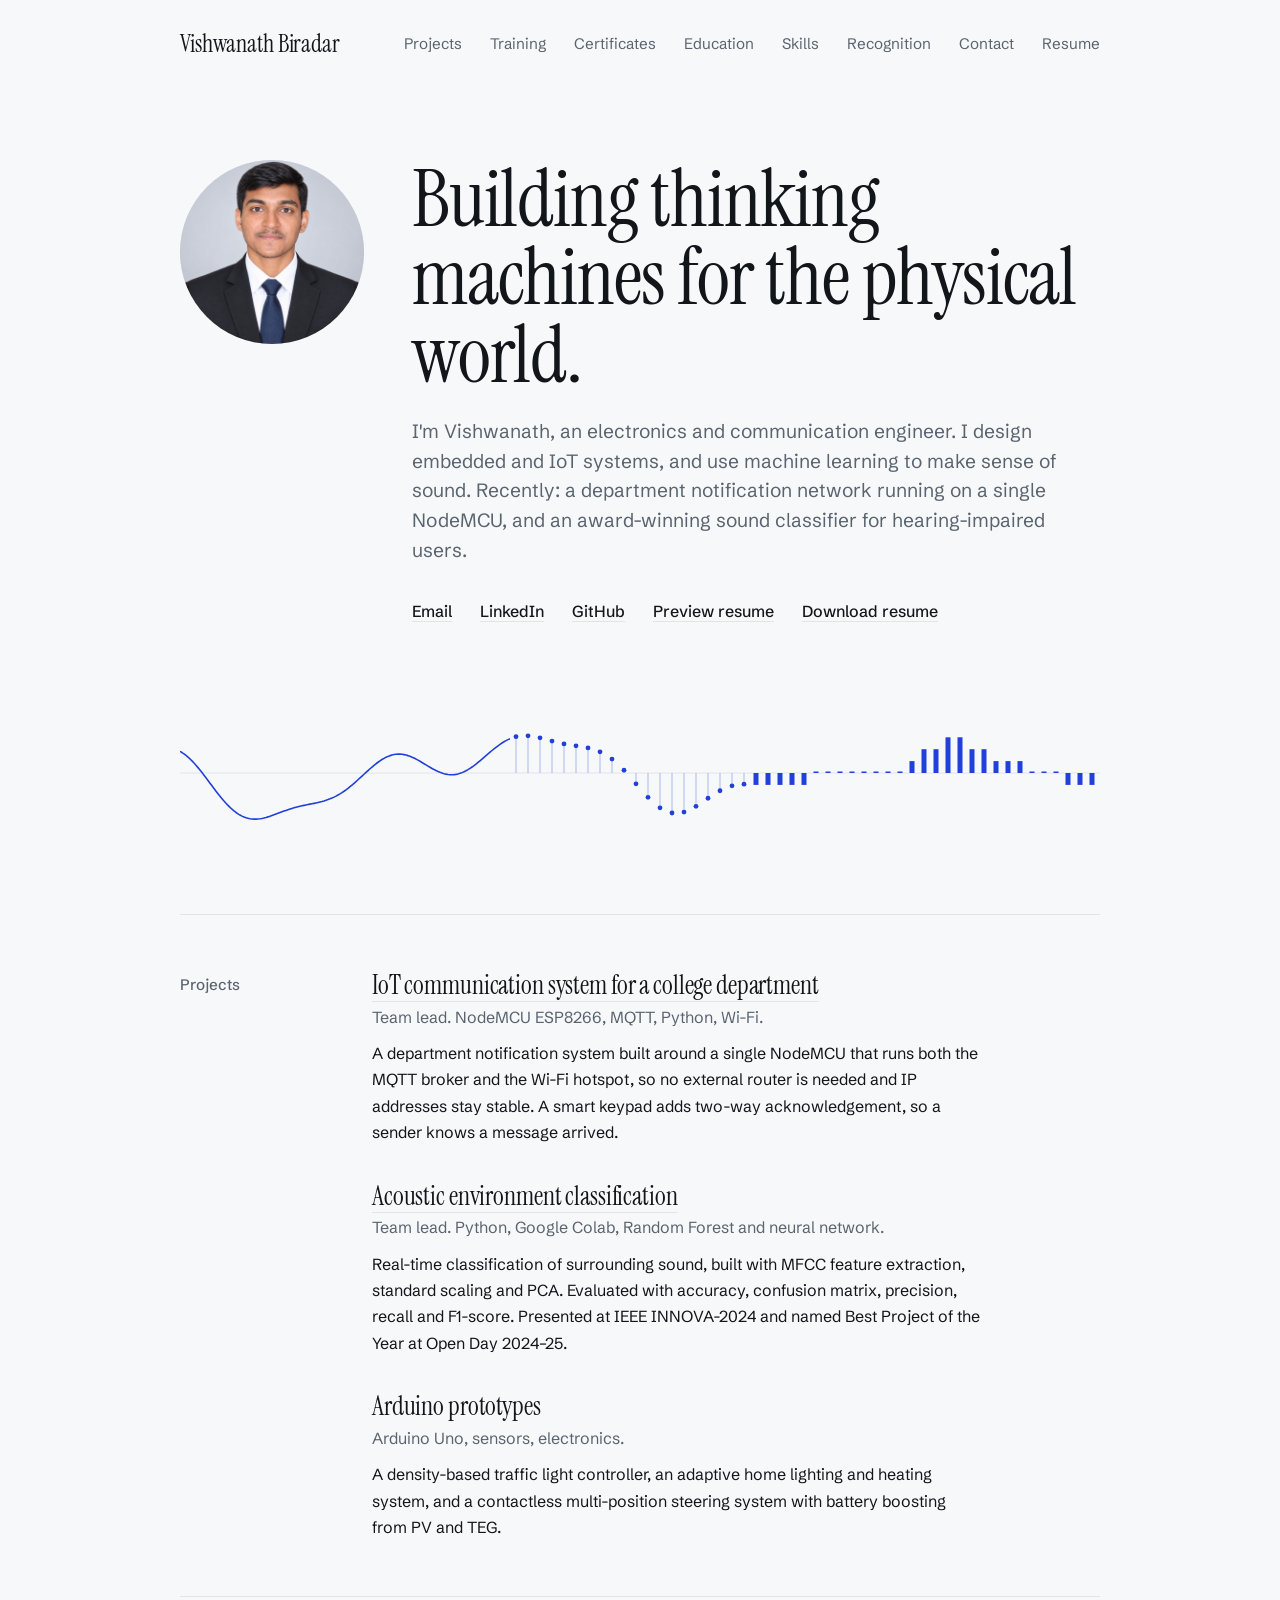
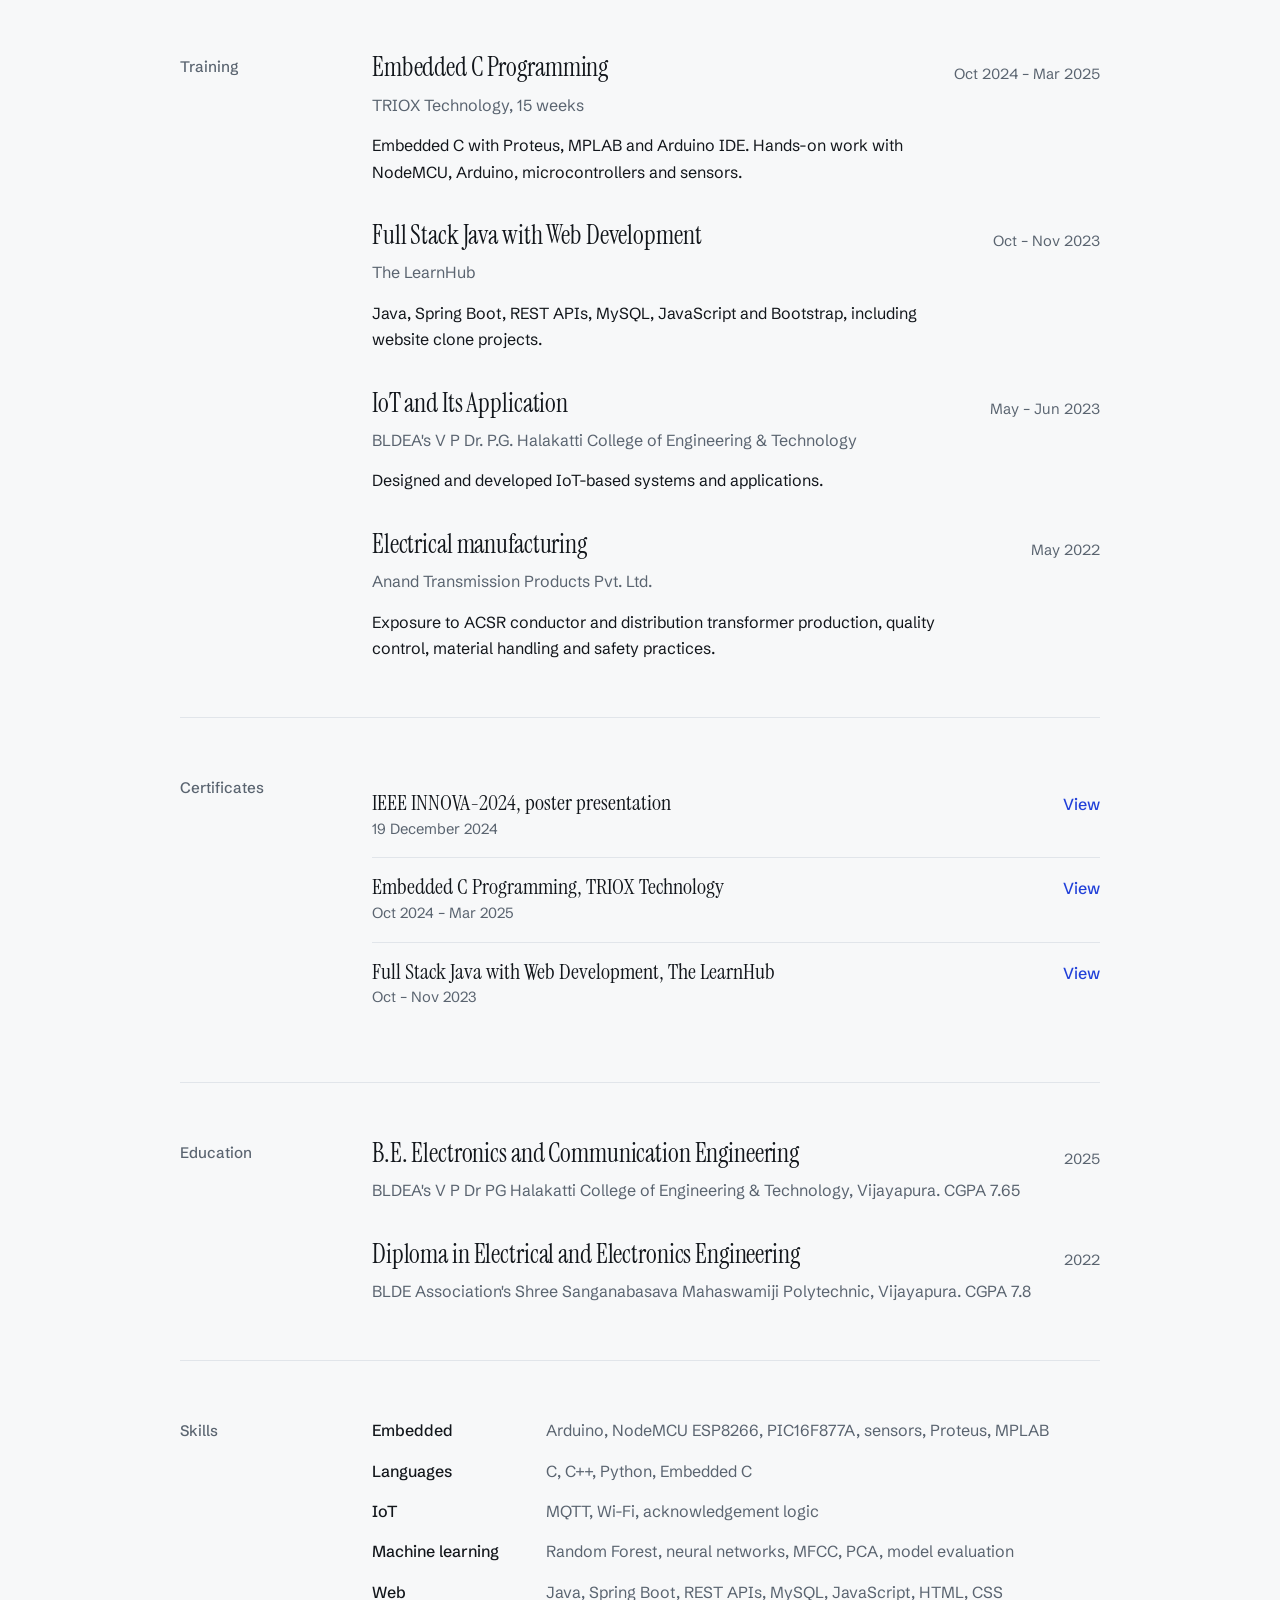
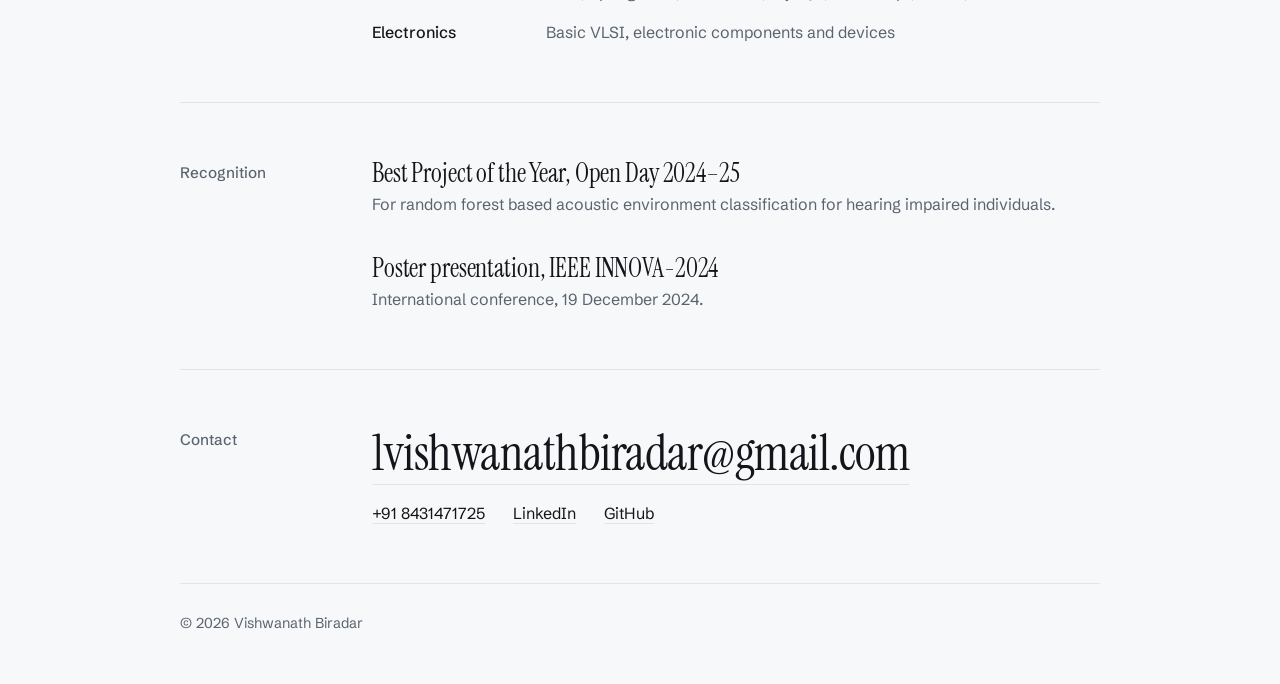
==== commit 9eeaa41d: "Enhance SEO and metadata in index.html Added SEO metadata and structured data for better search engi" ====
--- a/index.html
+++ b/index.html
@@ -4,6 +4,48 @@
 <meta charset="utf-8">
 <meta name="viewport" content="width=device-width,initial-scale=1">
 <!-- seo -->
+
+<!-- SEO & Metadata -->
+<title>Vishwanath Biradar | Electronics &amp; Communication Engineer</title>
+<meta name="description" content="Electronics and Communication Engineer">
+<meta name="author" content="Vishwanath Biradar">
+<meta name="theme-color" content="#f7f8f9" media="(prefers-color-scheme: light)">
+<meta name="theme-color" content="#0f1216" media="(prefers-color-scheme: dark)">
+<link rel="canonical" href="https://vrbgh.github.io/vb/">
+<link rel="icon" href="assets/favicon.svg" type="image/svg+xml">
+<!-- Universal Link Preview (LinkedIn, WhatsApp, Slack, Facebook, Discord, iMessage) -->
+<meta property="og:type" content="website">
+<meta property="og:site_name" content="Vishwanath Biradar">
+<meta property="og:title" content="Vishwanath Biradar | ECE Engineer">
+<meta property="og:description" content="Electronics and Communication Engineer">
+<meta property="og:url" content="https://vrbgh.github.io/vb/">
+<meta property="og:image" content="https://vrbgh.github.io/vb/assets/ogimage1.png?v=2">
+<meta property="og:image:type" content="image/png">
+<meta property="og:image:width" content="1200">
+<meta property="og:image:height" content="630">
+<meta property="og:image:alt" content="Vishwanath Biradar, electronics and communication engineer.">
+<!-- X / Twitter Card support -->
+<meta name="twitter:card" content="summary_large_image">
+<meta name="twitter:title" content="Vishwanath Biradar | ECE Engineer">
+<meta name="twitter:description" content="Electronics and Communication Engineer">
+<meta name="twitter:image" content="https://vrbgh.github.io/vb/assets/ogimage1.png?v=2">
+<meta name="twitter:image:alt" content="Vishwanath Biradar, electronics and communication engineer.">
+
+<!-- Structured Data -->
+<script type="application/ld+json">
+{
+  "@context": "https://schema.org",
+  "@type": "Person",
+  "name": "Vishwanath Biradar",
+  "url": "https://vrbgh.github.io/vb/",
+  "jobTitle": "Electronics and Communication Engineer",
+  "sameAs": [
+    "https://www.linkedin.com/in/vrbl/",
+    "https://github.com/vrbgh"
+  ]
+}
+</script>  
+  
 <link rel="preconnect" href="https://fonts.googleapis.com">
 <link rel="preconnect" href="https://fonts.gstatic.com" crossorigin>
 <link href="https://fonts.googleapis.com/css2?family=Instrument+Serif:ital@0;1&family=Schibsted+Grotesk:wght@400;500;600&display=swap" rel="stylesheet">
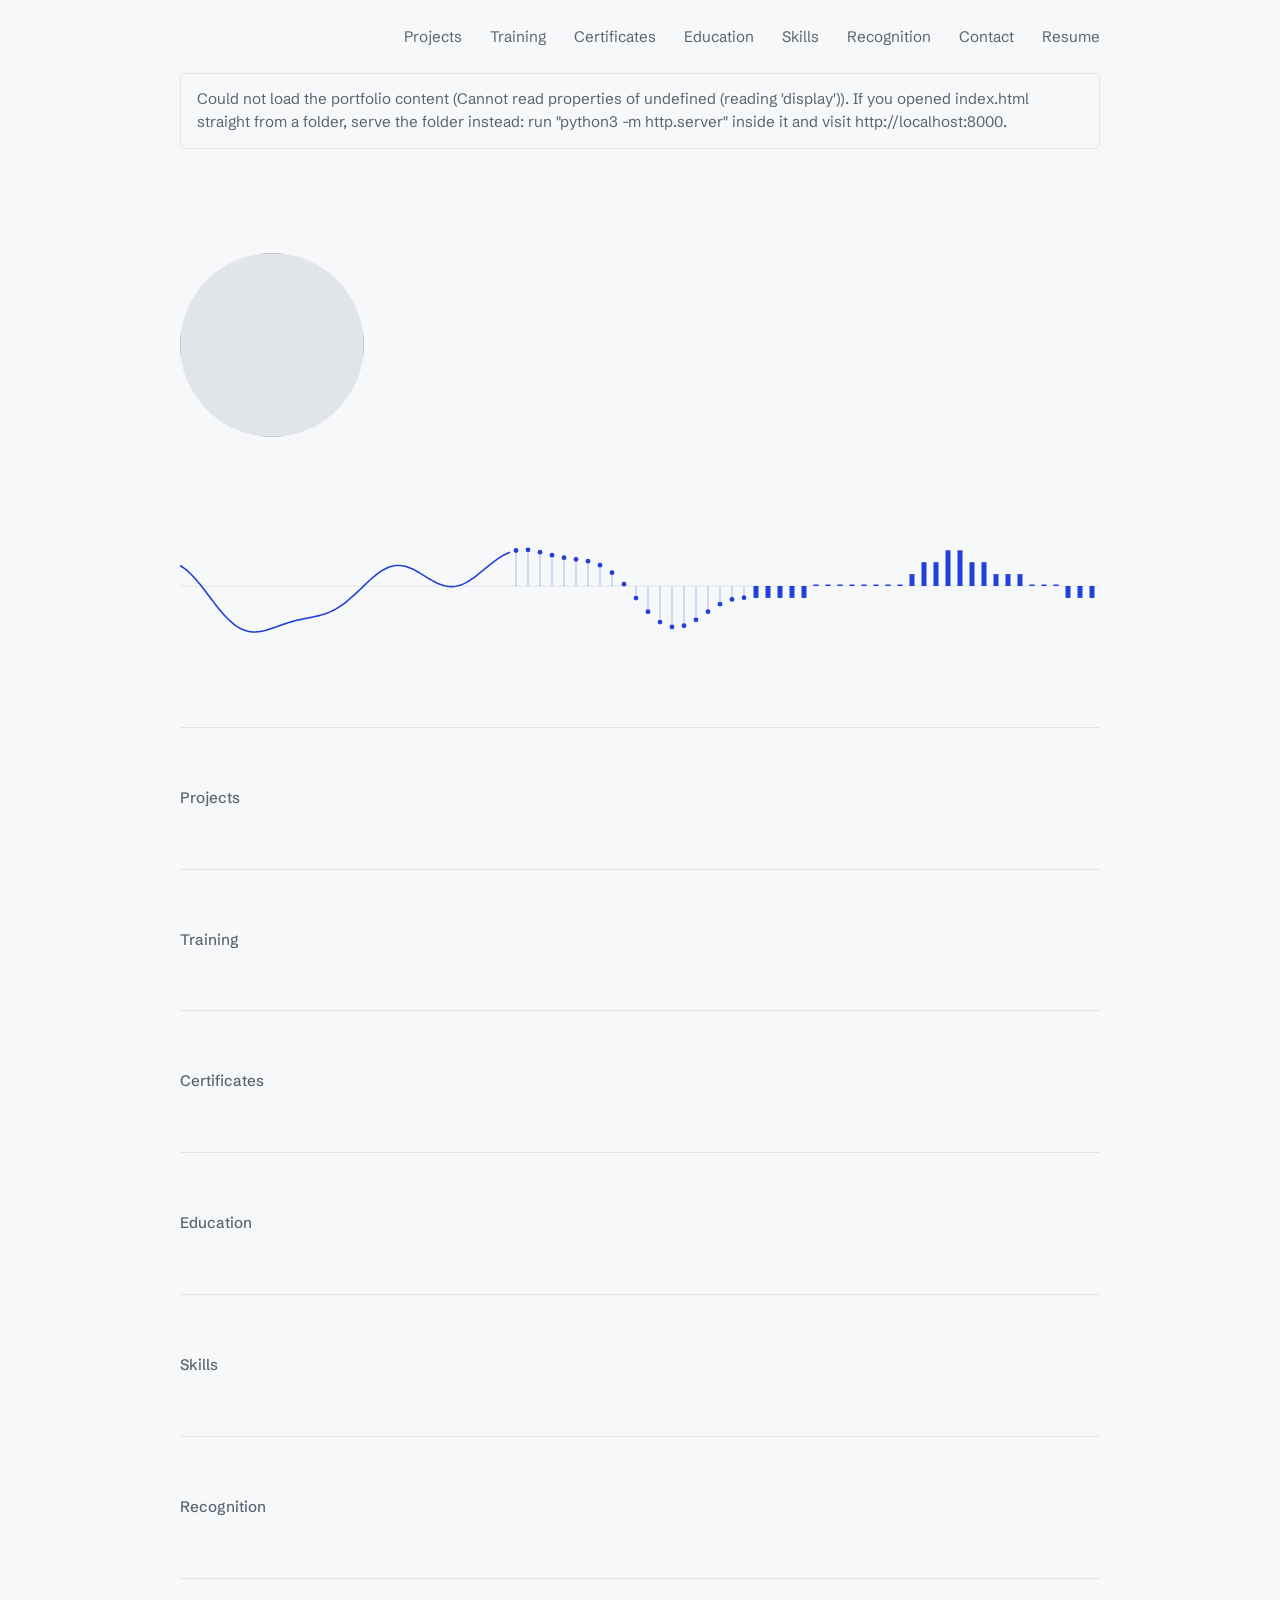
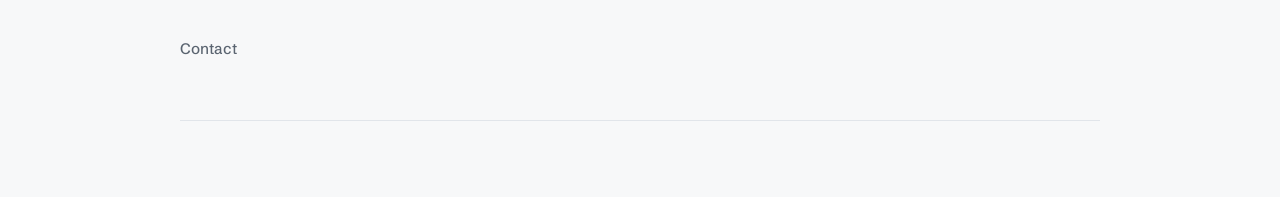
==== commit d502144b: "Add href attribute to strong element in header" ====
--- a/index.html
+++ b/index.html
@@ -56,7 +56,7 @@
 <div class="wrap">
 
 <header class="bar">
-  <strong data-f="name"></strong>
+  <strong data-f="name" href="#top"></strong>
   <nav aria-label="Primary">
     <a href="#projects">Projects</a>
     <a href="#training">Training</a>
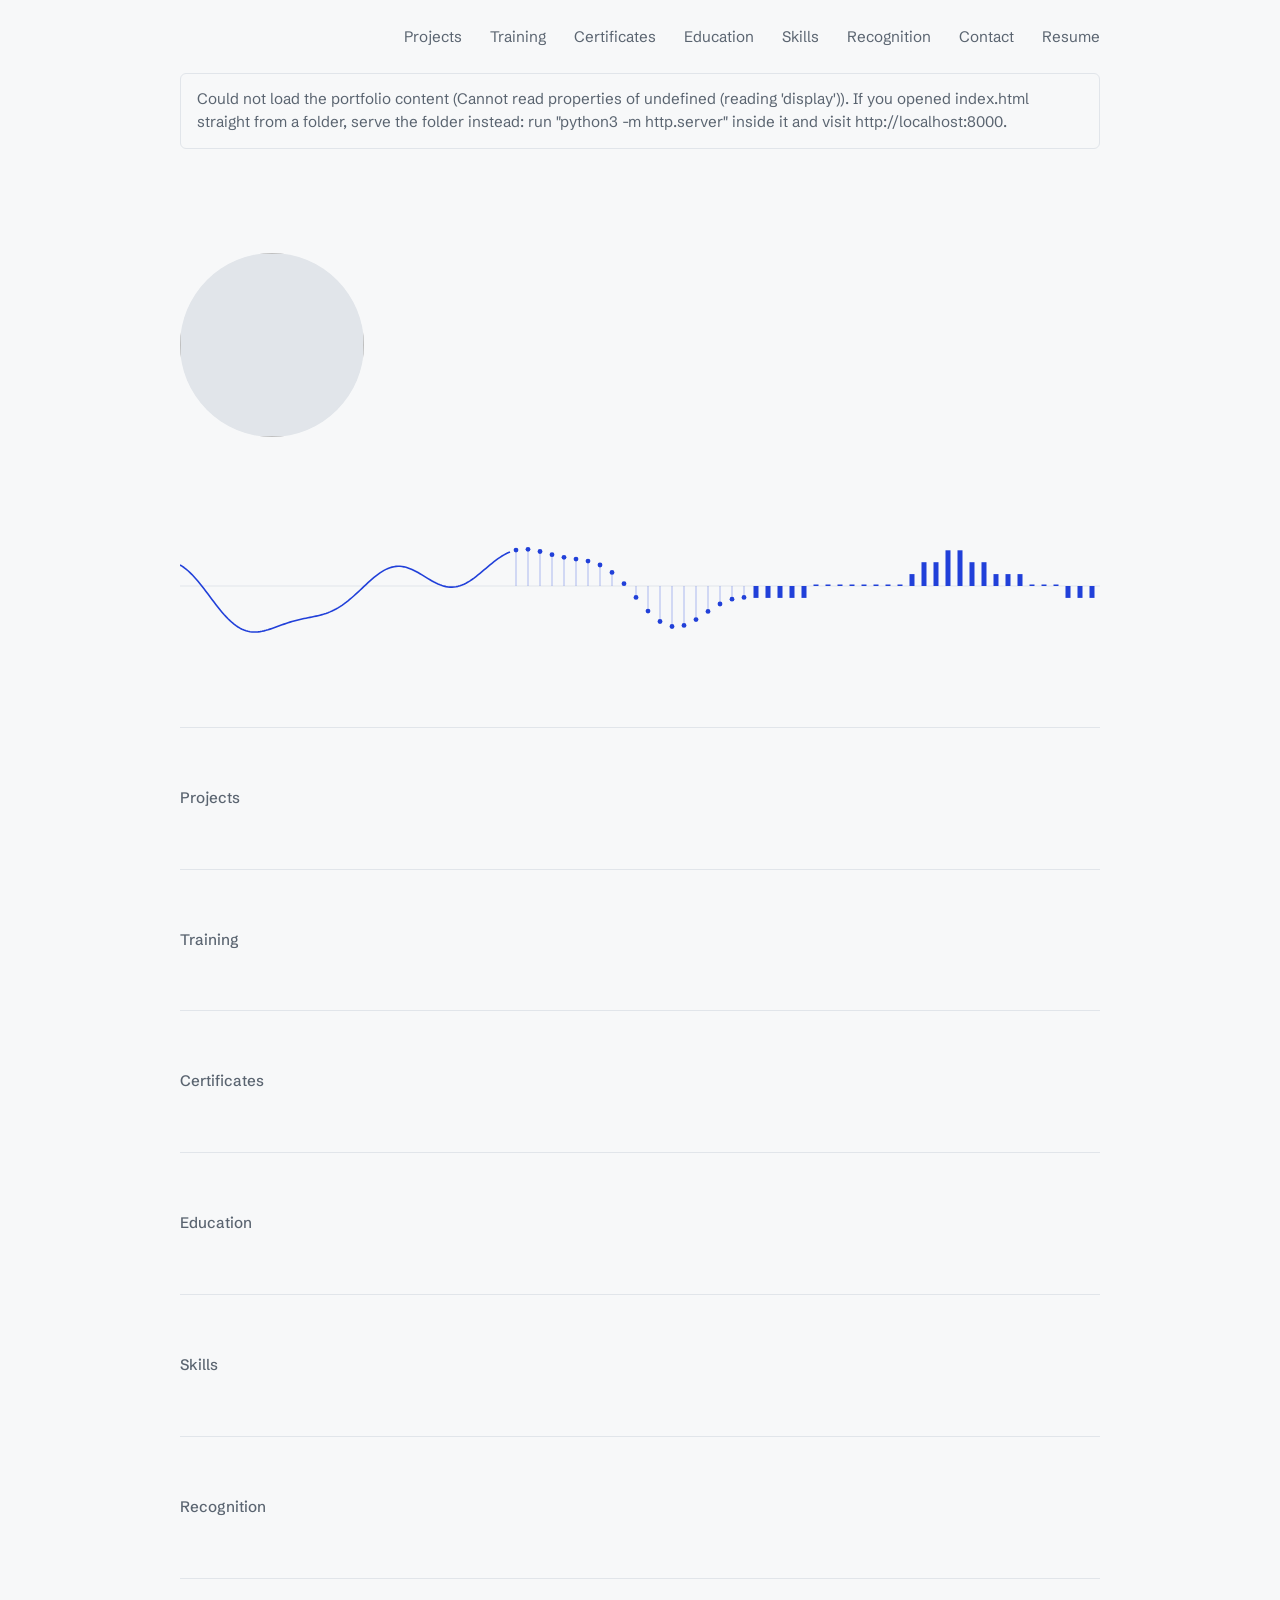
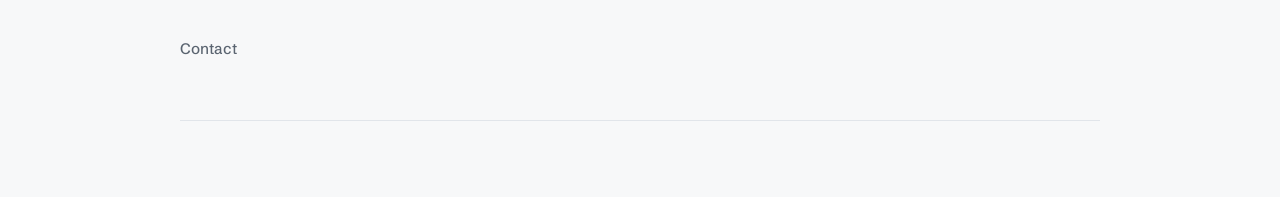
==== commit b016fe40: "Update index.html" ====
--- a/index.html
+++ b/index.html
@@ -56,7 +56,7 @@
 <div class="wrap">
 
 <header class="bar">
-  <strong data-f="name" href="#top"></strong>
+  <strong data-f="name" href="#top"> </strong>
   <nav aria-label="Primary">
     <a href="#projects">Projects</a>
     <a href="#training">Training</a>
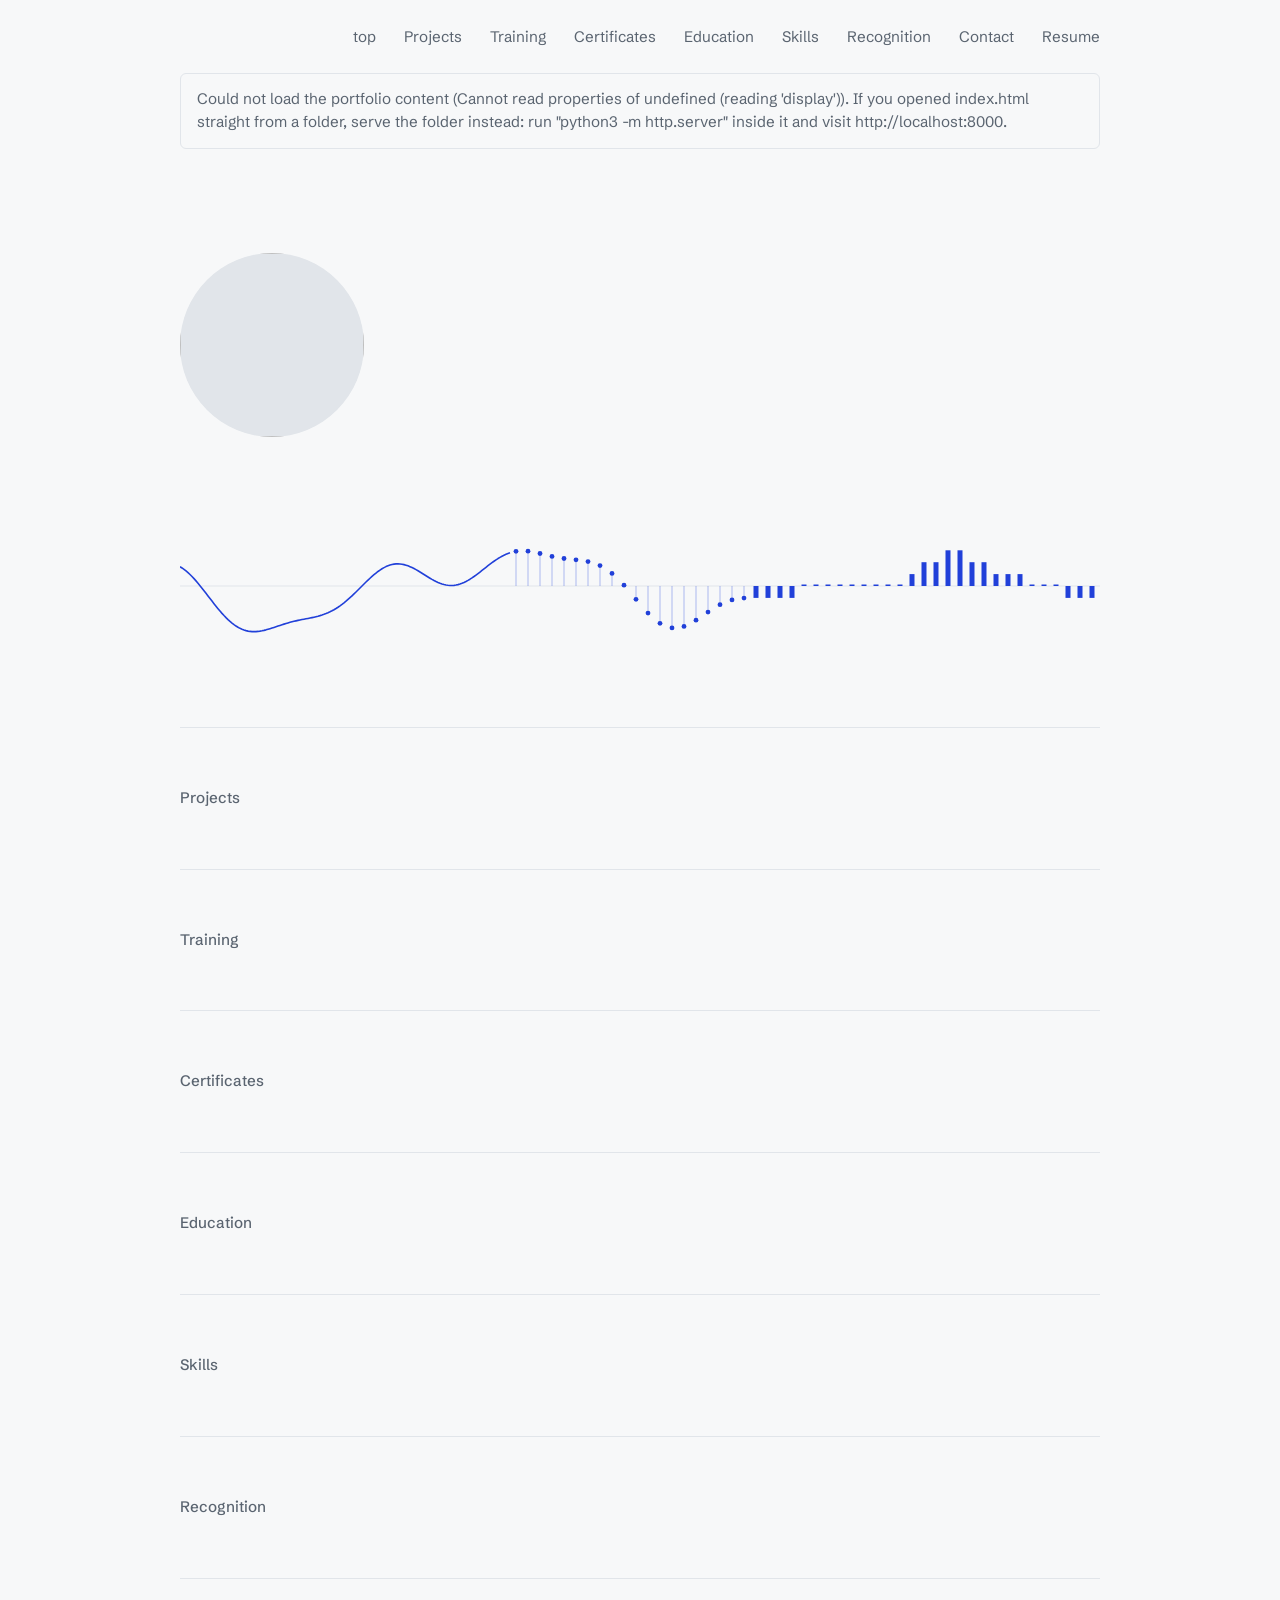
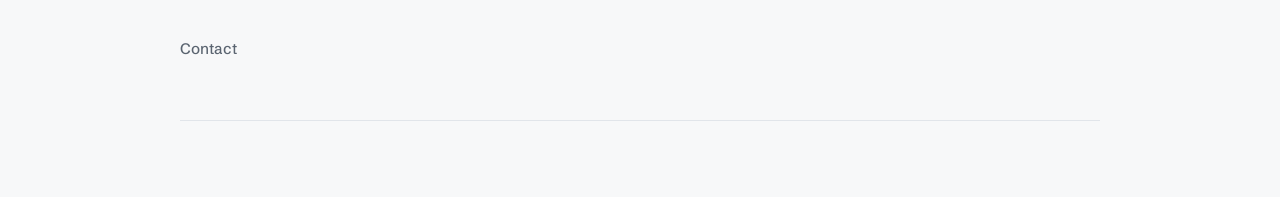
==== commit 50440262: "Update index.html" ====
--- a/index.html
+++ b/index.html
@@ -56,8 +56,9 @@
 <div class="wrap">
 
 <header class="bar">
-  <strong data-f="name" href="#top"> </strong>
+  <strong data-f="name"></strong>
   <nav aria-label="Primary">
+    <a href="#top">top</a>
     <a href="#projects">Projects</a>
     <a href="#training">Training</a>
     <a href="#certificates">Certificates</a>
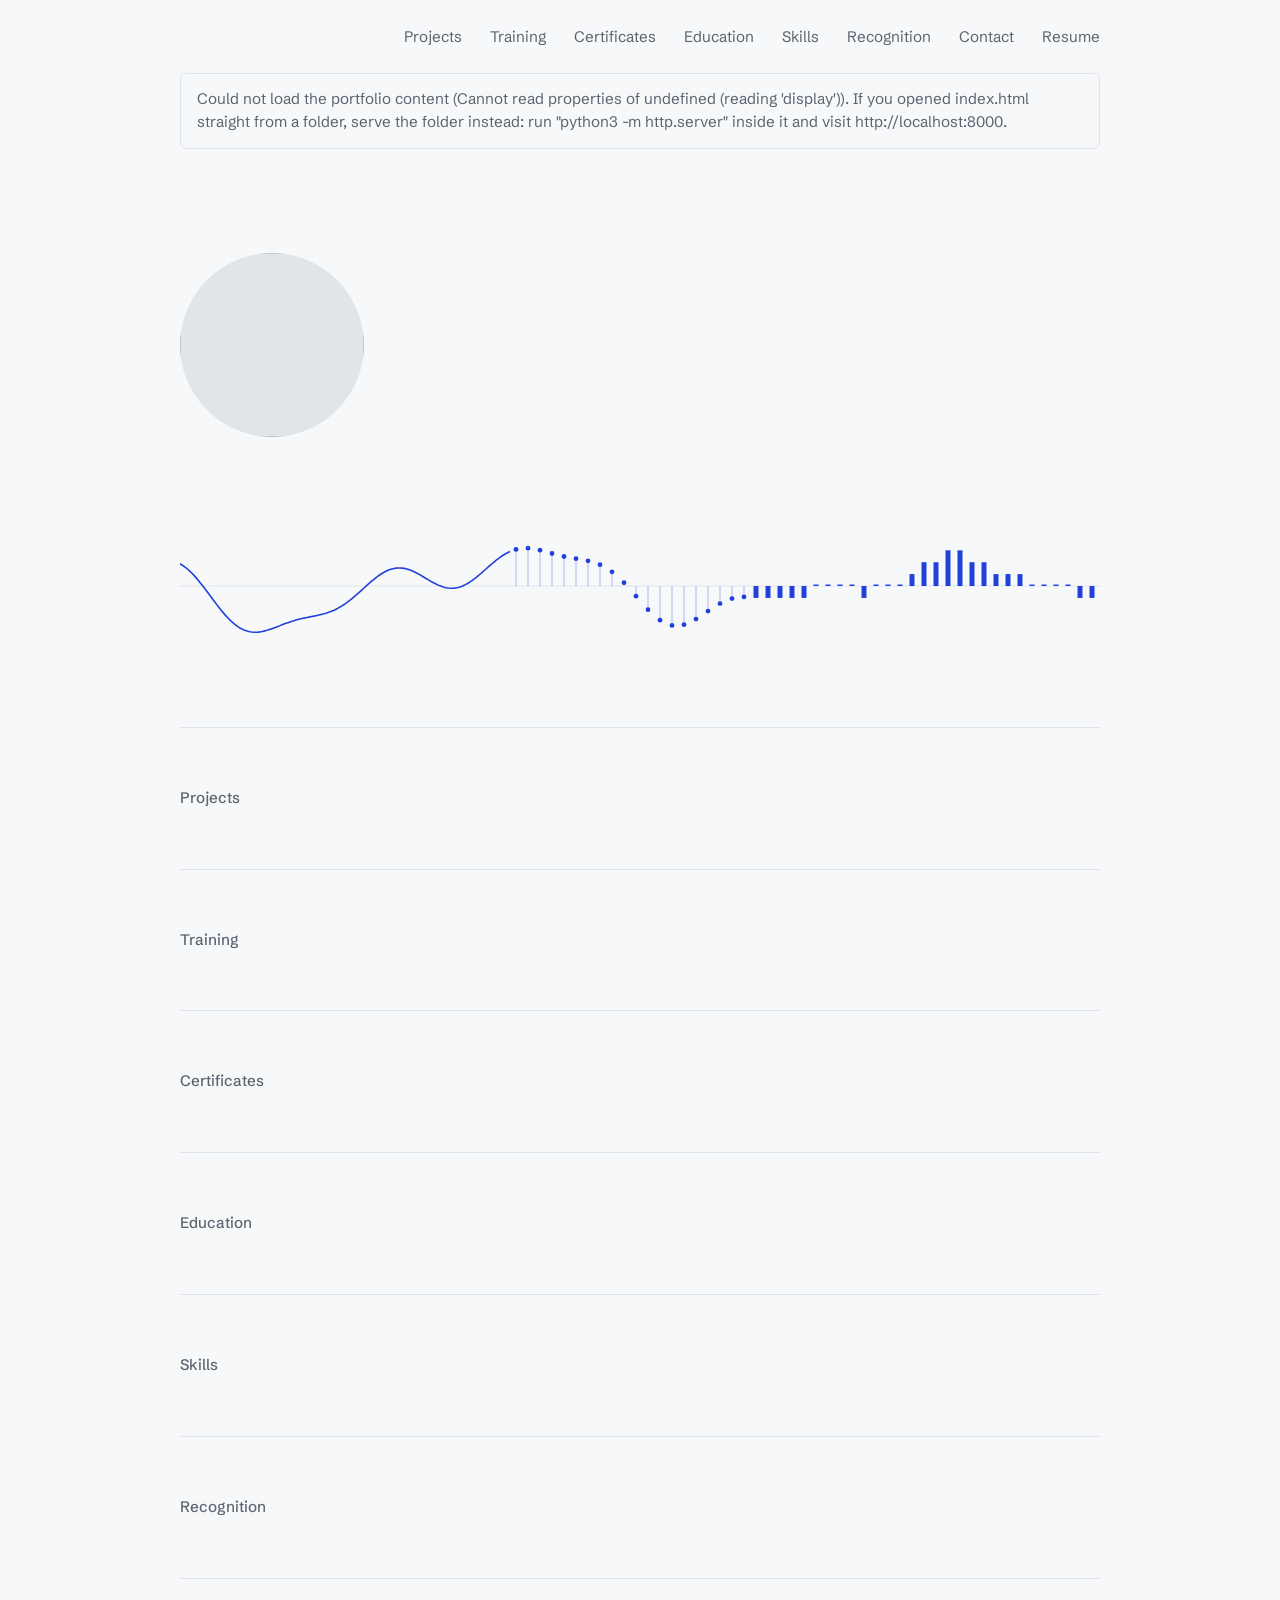
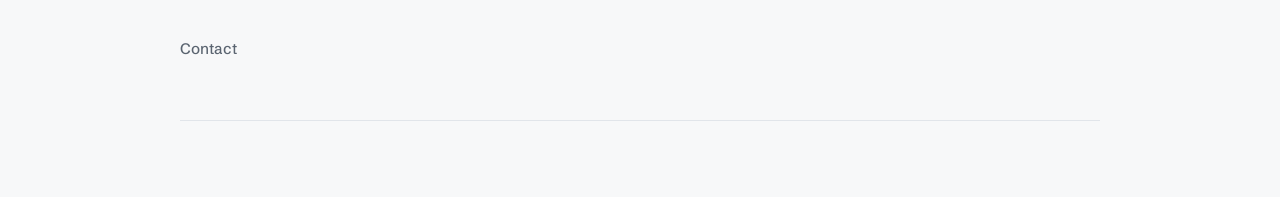
==== commit a75fbbf7: "Update index.html" ====
--- a/index.html
+++ b/index.html
@@ -58,7 +58,6 @@
 <header class="bar">
   <strong data-f="name"></strong>
   <nav aria-label="Primary">
-    <a href="#top">top</a>
     <a href="#projects">Projects</a>
     <a href="#training">Training</a>
     <a href="#certificates">Certificates</a>
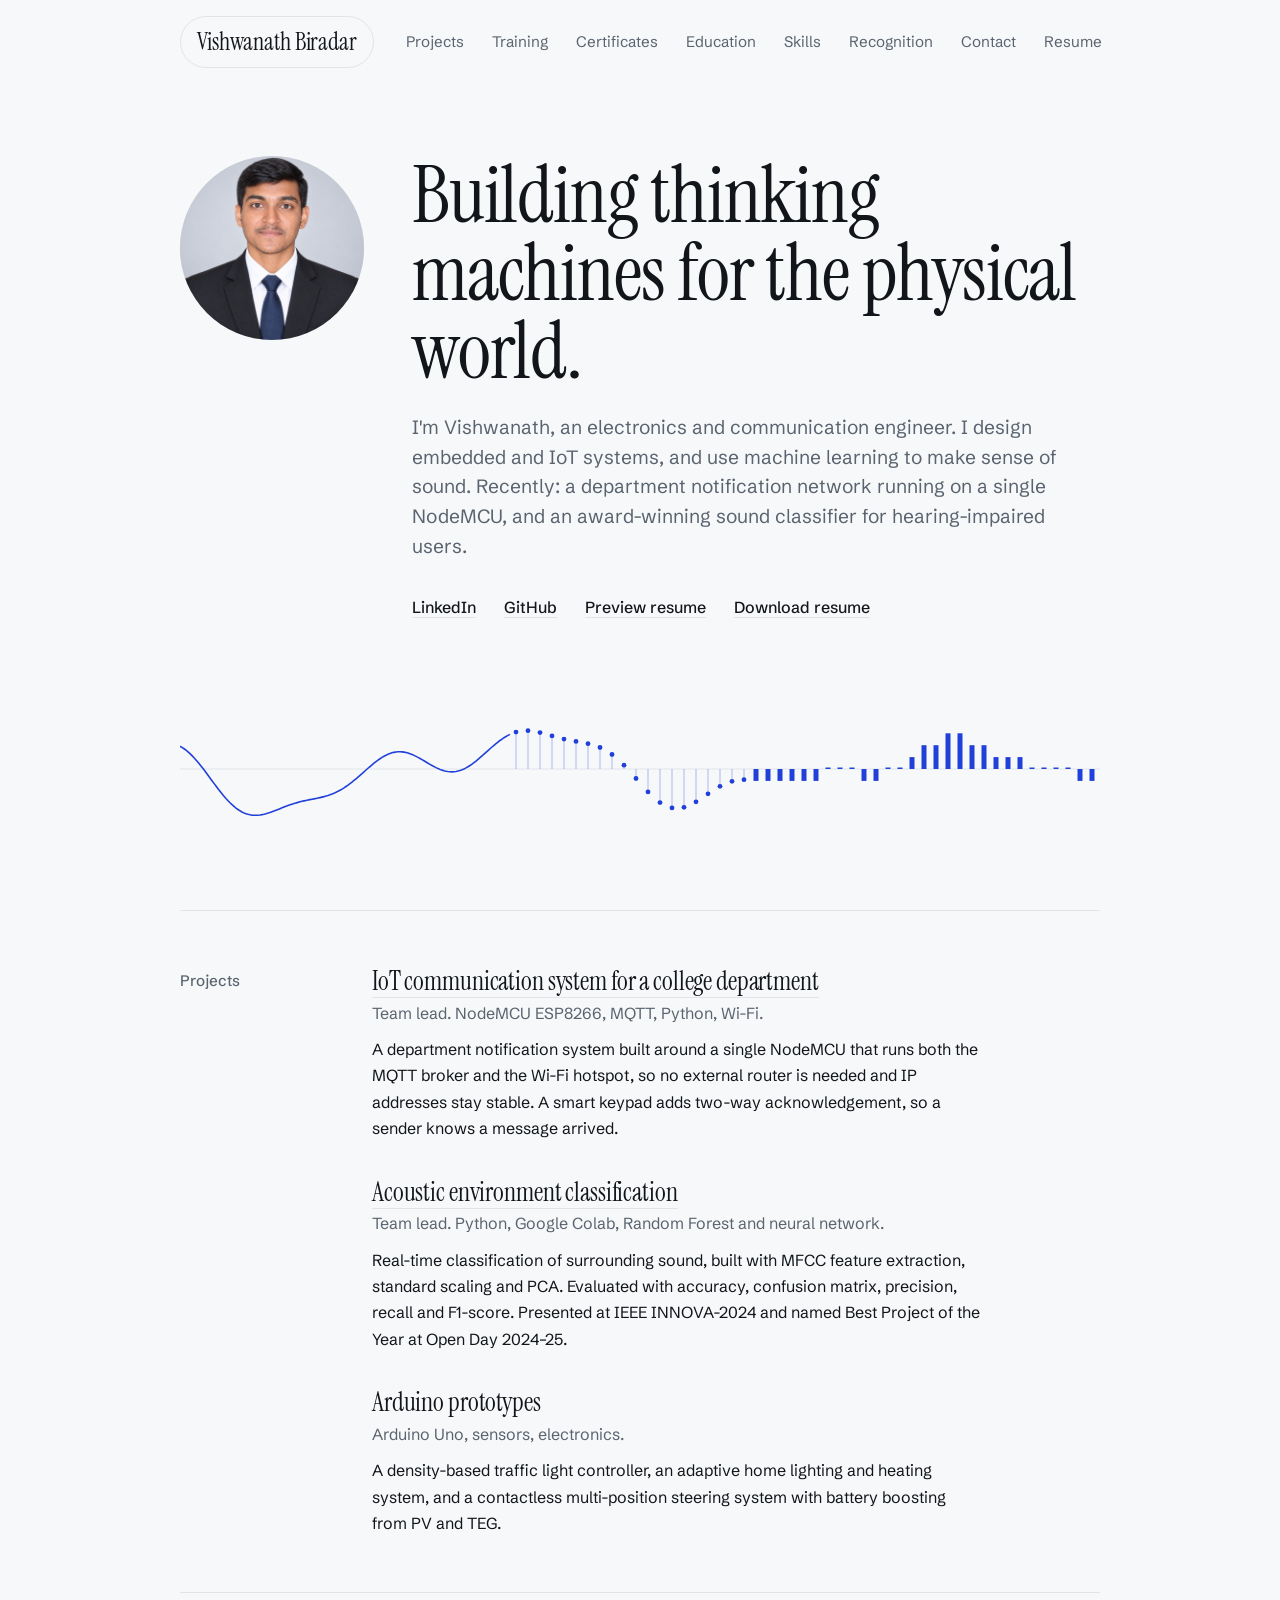
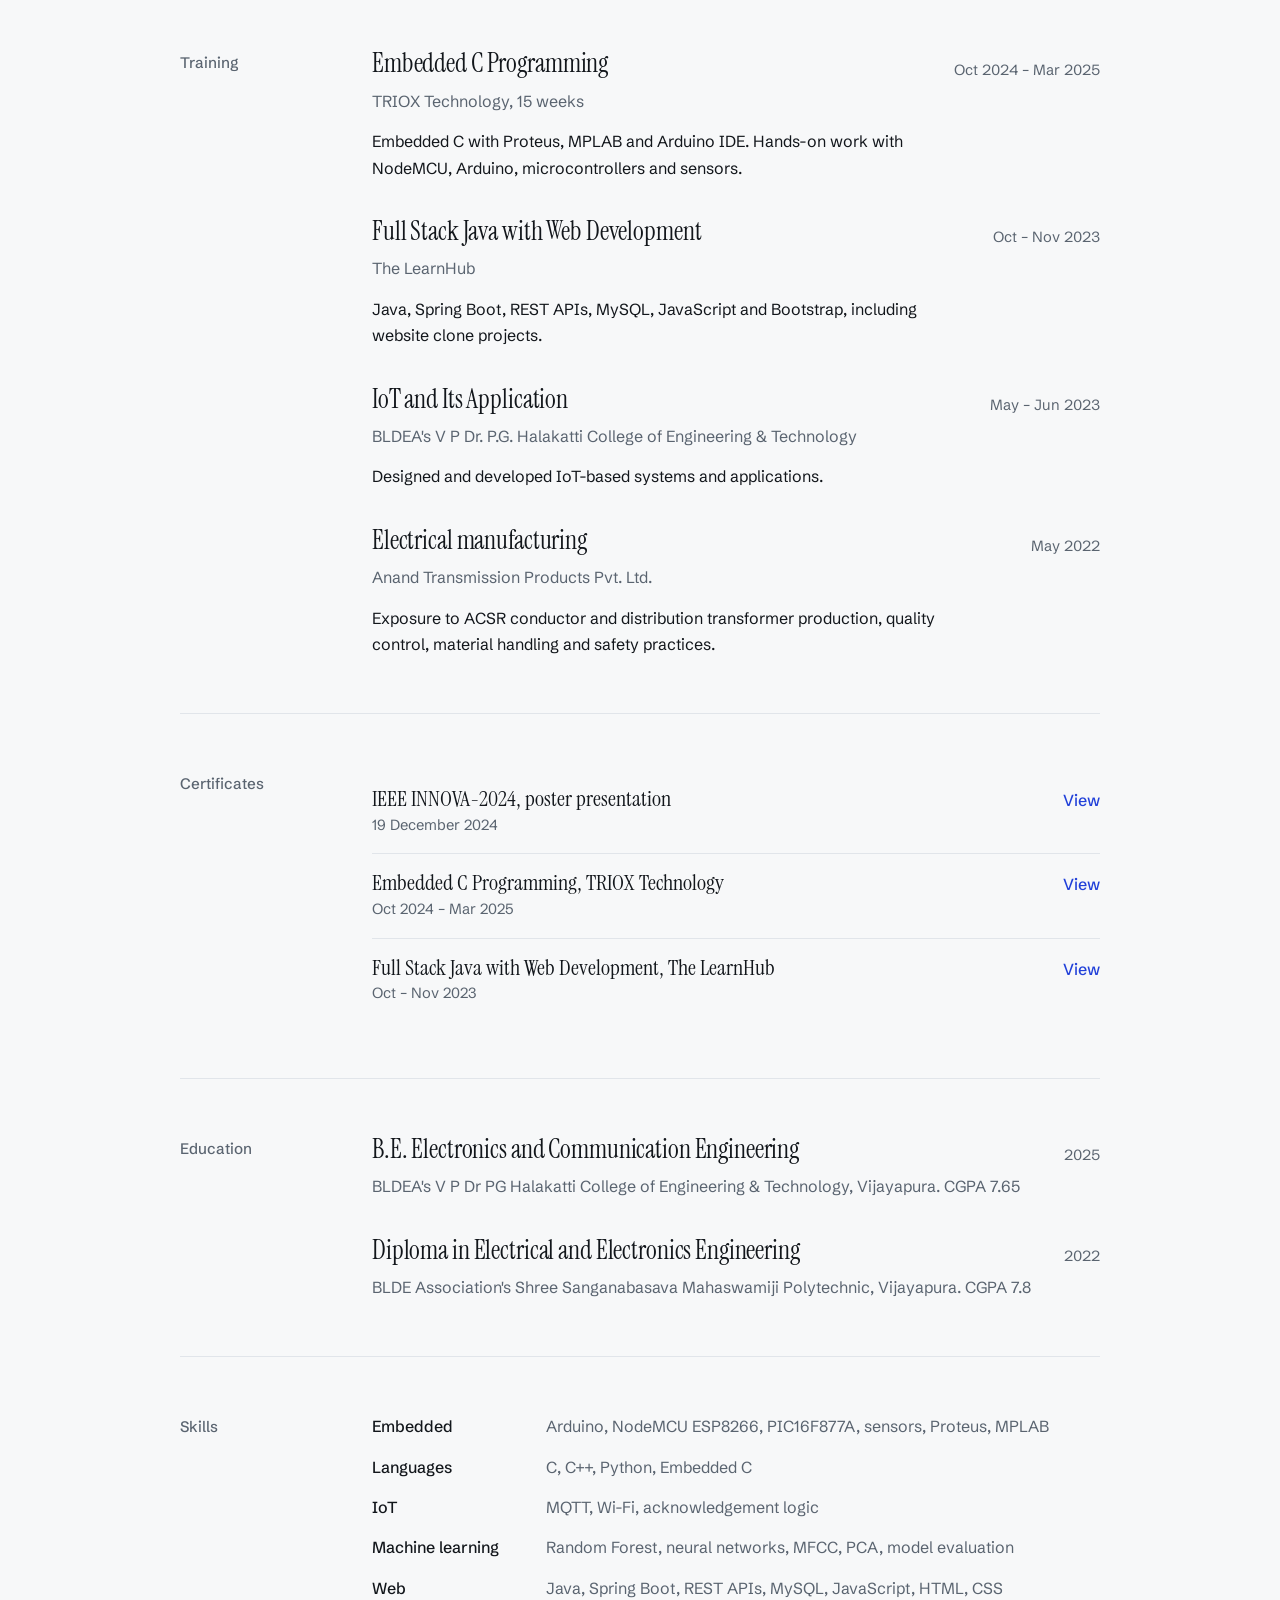
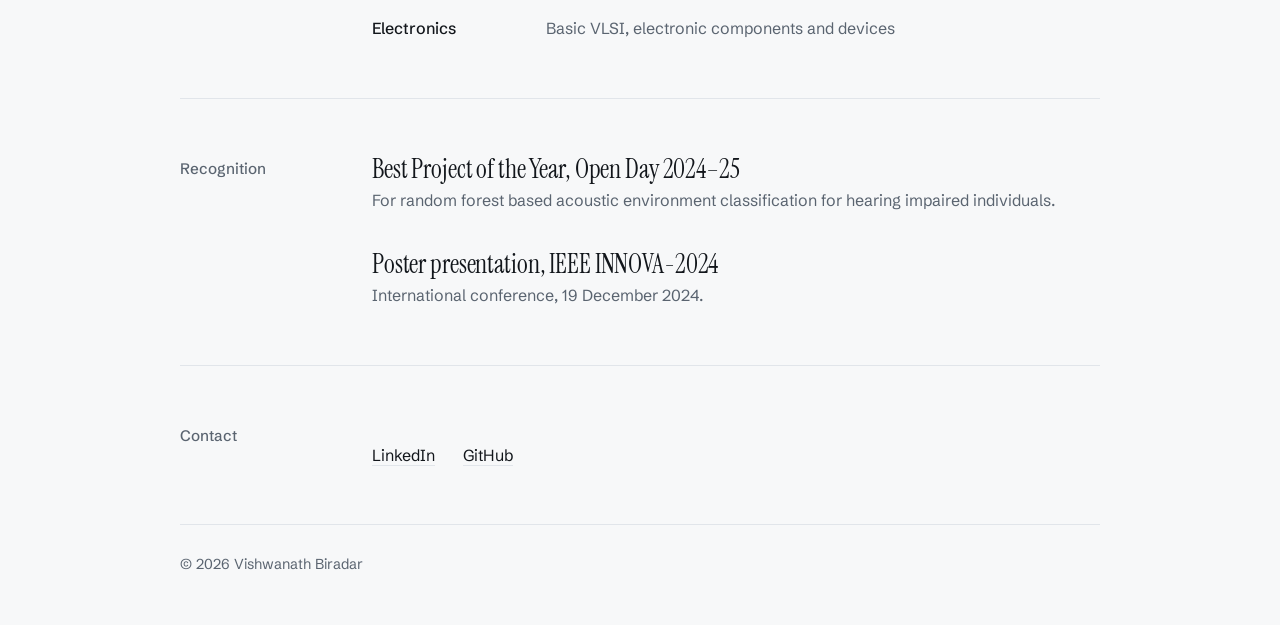
==== commit f1413d3e: "Add sticky back-to-top name pill Co-authored-by: Copilot App <223556219+Copilot@users.noreply.github" ====
--- a/index.html
+++ b/index.html
@@ -56,7 +56,7 @@
 <div class="wrap">
 
 <header class="bar">
-  <strong data-f="name"></strong>
+  <a class="brand" href="#top" aria-label="Back to top"><strong data-f="name"></strong></a>
   <nav aria-label="Primary">
     <a href="#projects">Projects</a>
     <a href="#training">Training</a>
--- a/css/style.css
+++ b/css/style.css
@@ -3,14 +3,16 @@
 :root[data-theme="dark"]{--bg:#0f1216;--ink:#eef1f4;--mute:#98a2ae;--line:#232a32;--accent:#8ea2ff}
 *{box-sizing:border-box}
 :root{--serif:"Instrument Serif","Iowan Old Style",Georgia,serif}
-html{scroll-behavior:smooth;scroll-padding-top:24px}
+html{scroll-behavior:smooth;scroll-padding-top:96px}
 body{margin:0;background:var(--bg);color:var(--ink);font:400 1rem/1.65 "Schibsted Grotesk",system-ui,-apple-system,"Segoe UI",sans-serif;-webkit-font-smoothing:antialiased}
 a{color:inherit;text-decoration-color:var(--line);text-decoration-thickness:1px;text-underline-offset:.28em;transition:text-decoration-color .15s,color .15s}
 a:hover{color:var(--accent);text-decoration-color:currentColor}
 a:focus-visible{outline:2px solid var(--accent);outline-offset:3px;border-radius:2px}
 .wrap{width:min(920px,100% - 48px);margin-inline:auto}
 
-.bar{gap:32px;display:flex;justify-content:space-between;align-items:center;padding:24px 0;font-size:.95rem}
+.bar{position:sticky;top:0;z-index:10;gap:32px;display:flex;justify-content:space-between;align-items:center;padding:16px 0;font-size:.95rem;background:var(--bg)}
+.bar .brand{display:inline-flex;align-items:center;padding:5px 16px;border:1px solid var(--line);border-radius:999px;background:var(--bg);color:var(--ink);text-decoration:none;white-space:nowrap;flex-shrink:0}
+.bar .brand:hover{border-color:var(--accent);color:var(--accent)}
 .bar strong{font-family:var(--serif);font-weight:400;font-size:1.5rem;letter-spacing:-.005em}
 .bar nav{display:flex;gap:28px}
 .bar nav a{text-decoration:none;color:var(--mute)}
@@ -63,7 +65,7 @@
 footer{border-top:1px solid var(--line);padding:28px 0 48px;color:var(--mute);font-size:.9rem}
 
 @media (max-width:720px){
-  .bar{flex-direction:column;align-items:flex-start;gap:12px;padding:16px 0}
+  .bar{flex-direction:column;align-items:flex-start;gap:12px;padding:12px 0}
   .bar nav{display:flex;flex-wrap:wrap;gap:8px 16px;font-size:.88rem}
   .hero{grid-template-columns:1fr;padding-top:40px}
   .me{order:-1;width:112px;height:112px}
